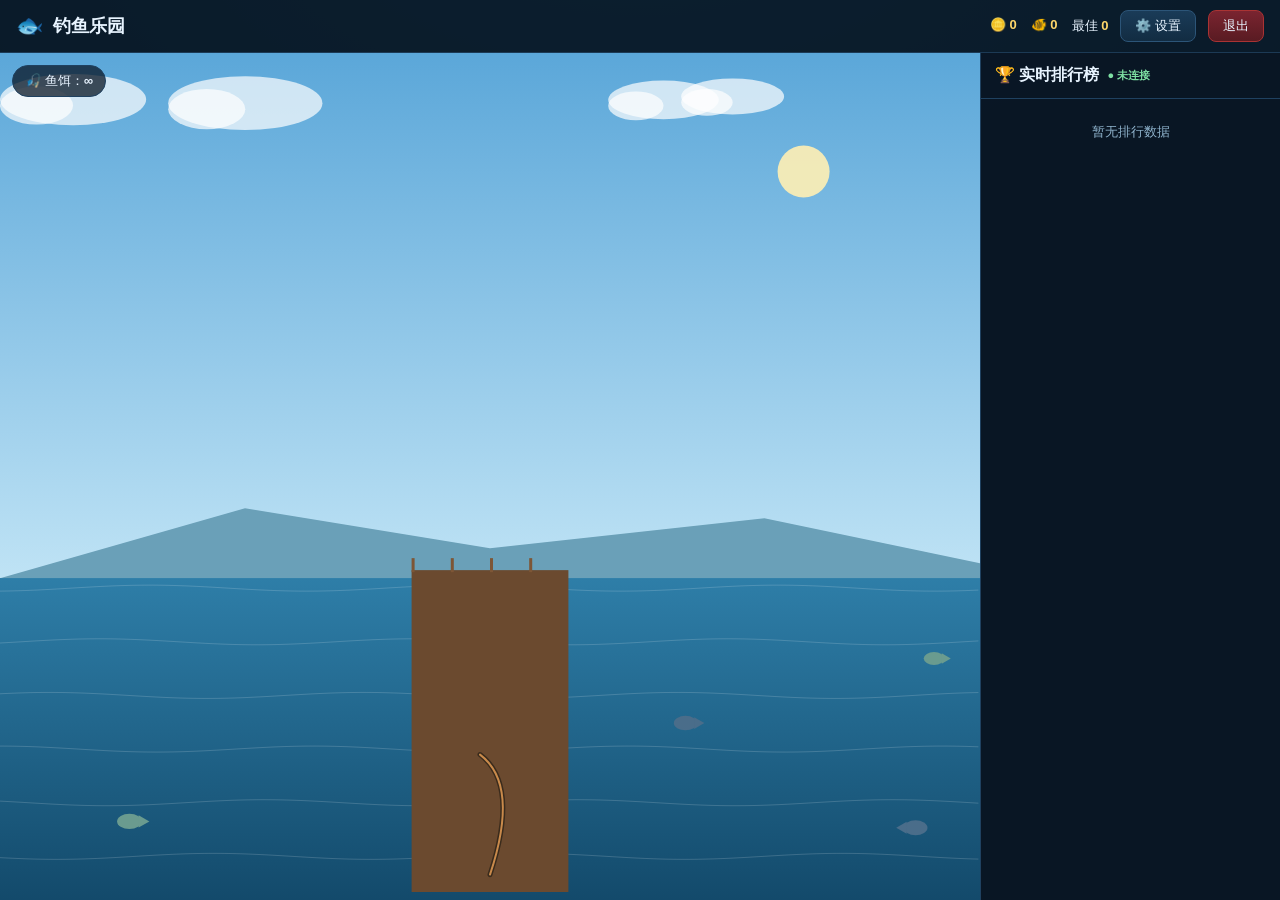
==== game1/index.html @ 93ff217f "删除旧 Game1（肉鸽幸存者），新增钓鱼乐园为新 Game1" ====
<!DOCTYPE html>
<html lang="zh-CN">
<head>
<meta charset="UTF-8">
<meta name="viewport" content="width=device-width, initial-scale=1.0, user-scalable=no">
<title>钓鱼乐园 Fishing Paradise</title>
<style>
  :root{
    --bg:#0b1b2b; --panel:#11283d; --panel2:#0d2032; --line:#7fd1ff;
    --gold:#ffd76a; --txt:#e8f4ff; --muted:#8fb3cc; --danger:#ff6b6b;
    --ok:#7ee0a3;
  }
  *{box-sizing:border-box; margin:0; padding:0;}
  html,body{height:100%;}
  body{
    background:radial-gradient(1200px 600px at 50% -10%, #163a57, #0b1b2b 70%);
    color:var(--txt);
    font-family:-apple-system,"Segoe UI","PingFang SC","Microsoft YaHei",sans-serif;
    overflow:hidden;
  }
  #app{display:flex; flex-direction:column; height:100%;}
  header{
    display:flex; align-items:center; gap:12px;
    padding:10px 16px; background:rgba(10,26,40,.85); border-bottom:1px solid #1c3a55;
  }
  .logo{display:flex; align-items:center; gap:10px; font-weight:800; font-size:18px;}
  .logo .fish{font-size:22px;}
  .grow{flex:1;}
  .hud{display:flex; gap:14px; font-size:13px;}
  .hud b{color:var(--gold);}
  .btn{
    border:1px solid #2c5578; background:linear-gradient(#1a3b58,#122c42);
    color:var(--txt); padding:6px 14px; border-radius:8px; cursor:pointer;
    font-size:13px; transition:.15s;
  }
  .btn:hover{background:#1d4362; border-color:#3a6b96;}
  .btn.primary{background:linear-gradient(#0f7a54,#0a5c3f); border-color:#1aa06c;}
  .btn.danger{background:linear-gradient(#7a2430,#591b22); border-color:#a33;}
  .btn.ghost{background:transparent; border-color:#24425f;}
  .iconbtn{
    width:36px; height:36px; border-radius:8px; border:1px solid #2c5578;
    background:#122c42; color:var(--txt); font-size:18px; cursor:pointer; line-height:1;
  }
  #wrap{flex:1; display:flex; position:relative; min-height:0;}
  #stage{flex:1; position:relative; min-width:0;}
  canvas{display:block; width:100%; height:100%;}
  /* HUD overlays on stage */
  .pill{
    position:absolute; top:12px; padding:6px 12px; border-radius:20px;
    background:rgba(8,22,36,.75); border:1px solid #1f4160; font-size:13px;
  }
  #baitPill{left:12px;}
  #bestPill{right:12px;}
  #leaderboard{
    width:300px; background:rgba(9,22,36,.94); border-left:1px solid #1f4160;
    display:flex; flex-direction:column; overflow:hidden;
  }
  #lbHead{padding:12px 14px; font-weight:800; border-bottom:1px solid #1f4160; display:flex; align-items:center; gap:8px;}
  #lbHead .live{color:var(--ok); font-size:11px; font-weight:600;}
  #lbList{flex:1; overflow-y:auto; padding:8px;}
  .lbRow{display:flex; align-items:center; gap:10px; padding:8px 10px; border-radius:8px; margin-bottom:4px;}
  .lbRow.me{background:#1a3f2c; border:1px solid #2e7d54;}
  .lbRow:not(.me){background:#0d2032; border:1px solid #17324b;}
  .lbRank{width:24px; text-align:center; font-weight:800; color:var(--gold);}
  .lbRank.g1{color:#ffd700}.lbRank.g2{color:#c0c0c0}.lbRank.g3{color:#cd7f32}
  .lbName{flex:1; font-weight:600; overflow:hidden; text-overflow:ellipsis; white-space:nowrap;}
  .lbScore{font-weight:800; color:var(--gold);}
  .lbStat{font-size:11px; color:var(--muted); margin-left:6px;}
  #lbEmpty{color:var(--muted); font-size:13px; padding:16px; text-align:center;}
  /* modal */
  .overlay{
    position:fixed; inset:0; background:rgba(3,10,18,.72); backdrop-filter:blur(3px);
    display:none; align-items:center; justify-content:center; z-index:50; padding:16px;
  }
  .overlay.open{display:flex;}
  .modal{
    width:min(460px,100%); background:var(--panel); border:1px solid #2a4c6d; border-radius:14px;
    padding:20px; box-shadow:0 20px 60px rgba(0,0,0,.5);
  }
  .modal h3{font-size:17px; margin-bottom:16px; display:flex; align-items:center; gap:8px;}
  .field{margin-bottom:14px;}
  .field label{display:block; font-size:12px; color:var(--muted); margin-bottom:6px;}
  .field input{
    width:100%; padding:9px 12px; border-radius:8px; border:1px solid #2c5578;
    background:#0a1a2a; color:var(--txt); font-size:14px;
  }
  .field input:focus{outline:none; border-color:var(--line);}
  .field .hint{font-size:11px; color:var(--muted); margin-top:5px; line-height:1.5;}
  .row{display:flex; gap:10px; margin-top:6px;}
  .row .btn{flex:1;}
  .note{font-size:11px; color:var(--muted); margin-top:12px; line-height:1.6;}
  /* bite prompt */
  #prompt{
    position:absolute; left:50%; top:40%; transform:translate(-50%,-50%);
    display:none; font-size:20px; font-weight:900; color:#fff; text-shadow:0 0 12px #ff9; z-index:20;
  }
  #prompt .go{color:#ffd76a;}
  #prompt.show{display:block; animation:pulse .5s infinite alternate;}
  @keyframes pulse{from{transform:translate(-50%,-50%) scale(1)}to{transform:translate(-50%,-50%) scale(1.08)}}
  #toast{
    position:fixed; left:50%; bottom:24px; transform:translateX(-50%); z-index:80;
    background:rgba(8,22,36,.95); border:1px solid #2a5578; padding:10px 18px; border-radius:20px;
    font-size:13px; opacity:0; transition:opacity .3s; pointer-events:none; max-width:90vw; text-align:center;
  }
  #toast.show{opacity:1;}
  @media(max-width:760px){ #leaderboard{width:100%; position:absolute; right:0; top:0; bottom:0; z-index:30; transform:translateX(100%); transition:.25s;} #leaderboard.open{transform:none;} #lbToggle{display:block!important;} }
  #lbToggle{display:none;}
</style>
</head>
<body>
<div id="app">
  <header>
    <div class="logo"><span class="fish">🐟</span><span>钓鱼乐园</span></div>
    <div class="grow"></div>
    <div class="hud">
      <span>🪙 <b id="hCoins">0</b></span>
      <span>🐠 <b id="hScore">0</b></span>
      <span>最佳 <b id="hBest">0</b></span>
    </div>
    <button class="btn ghost" id="lbToggle" onclick="toggleLB()">🏆 排行</button>
    <button class="btn" onclick="openSettings()">⚙️ 设置</button>
    <button class="btn danger" onclick="handleExit()">退出</button>
  </header>

  <div id="wrap">
    <div id="stage">
      <canvas id="cvs"></canvas>
      <div class="pill" id="baitPill">🎣 鱼饵：<b id="baitNum">∞</b></div>
      <div class="pill" id="bestPill" style="display:none">🏆 最高分 <b id="bestNum">0</b></div>
      <div id="prompt"><span class="go">咬钩了！</span><br>快收杆！</div>
    </div>

    <aside id="leaderboard">
      <div id="lbHead">🏆 实时排行榜 <span class="live" id="lbLive">● 连接中</span></div>
      <div id="lbList"><div id="lbEmpty">配置 GitHub Token 后即可查看/更新排行榜</div></div>
    </aside>
  </div>
</div>

<div class="overlay" id="settingsOverlay">
  <div class="modal">
    <h3>⚙️ 设置</h3>
    <div class="field">
      <label>玩家名（用于存档到 Game5Saves/{玩家名}/save.json）</label>
      <input id="inpUser" placeholder="输入一个玩家名，如 lh3778">
    </div>
    <div class="field">
      <label>GitHub Token（用于自动存档到本仓库）</label>
      <input id="inpToken" type="password" placeholder="ghp_… 或 github_pat_…" autocomplete="off">
      <div class="hint">Token 只存在你的浏览器 localStorage，用于把存档/排行榜写进 YunYu-ca.github.io 仓库（需对仓库有 Contents 读写权限）。<b>请勿在公共设备上使用。</b></div>
    </div>
    <div class="row">
      <button class="btn primary" onclick="saveConfig()">保存配置</button>
      <button class="btn" onclick="pushSave()">立即保存存档</button>
      <button class="btn" onclick="pullSave()">从云端恢复</button>
    </div>
    <div class="row">
      <button class="btn" onclick="refreshLB()">刷新排行榜</button>
      <button class="btn" onclick="closeSettings()">关闭</button>
    </div>
    <div class="note" id="setNote">当前状态：未配置 Token / 未登录</div>
  </div>
</div>

<div id="toast"></div>

<script>
"use strict";
/* ================= 常量 ================= */
const REPO_OWNER = "YunYu-ca", REPO_NAME = "YunYu-ca.github.io";
const REPO = REPO_OWNER + "/" + REPO_NAME;
const ARCADE = "https://" + REPO_OWNER + ".github.io/Game.html";
const LS_USER = "game1_user", LS_TOKEN = "game1_token";
const LB_PATH = "Game1Data/leaderboard.json";       // 排行榜文件
const savePath = u => "Game5Saves/" + encodeURIComponent(u) + "/save.json"; // 存档文件（与 Game5 同文件夹）

/* ================= 玩家状态 ================= */
const player = {
  username: "", best: 0, score: 0, coins: 0, catches: 0, rare: 0, updatedAt: null
};
let dirty = false;          // 是否有未保存的进度

/* ================= GitHub API（Token 直连） ================= */
function getToken(){ return localStorage.getItem(LS_TOKEN) || ""; }
function getUser(){ return localStorage.getItem(LS_USER) || ""; }
function hasAuth(){ return !!getToken() && !!getUser(); }
function b64(s){ return btoa(unescape(encodeURIComponent(s))); }
async function gh(method, path, body){
  const token = getToken();
  if(!token) throw new Error("未配置 Token");
  const res = await fetch("https://api.github.com/repos/" + REPO + "/contents/" + path, {
    method,
    headers: {
      "Authorization": "Bearer " + token,
      "Accept": "application/vnd.github+json",
      "Content-Type": "application/json",
      "X-GitHub-Api-Version": "2022-11-28"
    },
    body: body ? JSON.stringify(body) : undefined
  });
  return res;
}
async function readGH(path){
  const res = await gh("GET", path);
  if(res.status === 404) return null;
  if(!res.ok){ const e = await res.json().catch(()=>({})); throw new Error("读取失败: " + (e.message || res.status)); }
  const j = await res.json();
  return { content: decodeURIComponent(escape(atob(j.content.replace(/\n/g,"")))), sha: j.sha };
}
async function writeGH(path, content){
  let sha;
  const ex = await gh("GET", path);
  if(ex.status === 200){ sha = (await ex.json()).sha; }
  else if(ex.status !== 404){ const e = await ex.json().catch(()=>({})); throw new Error("写入失败: " + (e.message || ex.status)); }
  const res = await gh("PUT", path, { message: "Game1 save " + path, content: b64(content), ...(sha ? { sha } : {}) });
  if(!res.ok){ const e = await res.json().catch(()=>({})); throw new Error("写入失败: " + (e.message || res.status)); }
  return res;
}

/* ================= 存档 ================= */
function playerSnapshot(){
  return {
    username: player.username, savedAt: new Date().toISOString(),
    bestScore: player.best, totalScore: player.score, coins: player.coins,
    totalCatches: player.catches, rareFish: player.rare
  };
}
async function pushSave(){  // 写 Game5Saves/{user}/save.json + 更新排行榜
  if(!hasAuth()){ toast("请先在设置里配置玩家名和 Token"); return false; }
  player.username = getUser(); player.updatedAt = new Date().toISOString();
  try{
    await writeGH(savePath(player.username), JSON.stringify(playerSnapshot(), null, 2));
    await pushLeaderboard();
    dirty = false;
    toast("✅ 存档已保存到 Game5Saves/" + player.username + "/save.json");
    return true;
  }catch(e){ toast("❌ 保存失败：" + e.message); return false; }
}
async function pullSave(){
  if(!hasAuth()){ toast("请先在设置里配置玩家名和 Token"); return; }
  player.username = getUser();
  try{
    const f = await readGH(savePath(player.username));
    if(!f){ toast("云端还没有这个玩家的存档"); return; }
    const d = JSON.parse(f.content);
    Object.assign(player, { best:d.bestScore||0, score:d.totalScore||0, coins:d.coins||0, catches:d.totalCatches||0, rare:d.rareFish||0 });
    refreshHUD();
    toast("✅ 已从云端恢复存档");
  }catch(e){ toast("❌ 恢复失败：" + e.message); }
}

/* ================= 排行榜 ================= */
let lbTimer = null;
async function readLeaderboard(){
  const f = await readGH(LB_PATH);
  if(!f) return [];
  const d = JSON.parse(f.content || "[]");
  return Array.isArray(d) ? d : (Array.isArray(d.entries) ? d.entries : []);
}
async function pushLeaderboard(){
  const token = getToken(); if(!token) return;
  let list;
  try{ list = await readLeaderboard(); }catch(e){ list = []; }
  const mine = {
    username: player.username, best: player.best, score: player.score,
    coins: player.coins, catches: player.catches, rare: player.rare, updatedAt: new Date().toISOString()
  };
  const i = list.findIndex(x => x.username === player.username);
  if(i >= 0) list[i] = mine; else list.push(mine);
  list.sort((a,b) => (b.best - a.best) || (b.score - a.score));
  await writeGH(LB_PATH, JSON.stringify(list.slice(0, 50)));
  renderLB(list);
  lbLive("● 在线");
}
async function refreshLB(){
  if(!getToken()){ renderLB([]); lbLive("● 未连接"); return; }
  try{
    const list = await readLeaderboard();
    renderLB(list); lbLive("● 在线");
  }catch(e){ toast("排行榜读取失败：" + e.message); lbLive("● 离线"); }
}
function renderLB(list){
  const el = document.getElementById("lbList");
  if(!list || !list.length){ el.innerHTML = '<div id="lbEmpty">暂无排行数据</div>'; return; }
  let html = "";
  list.slice(0,20).forEach((x,i)=>{
    const me = x.username === player.username ? " me" : "";
    const cls = "lbRank" + (i<3 ? " g"+(i+1) : "");
    html += '<div class="lbRow'+me+'"><span class="lbRank '+cls+'">'+(i+1)+'</span>' +
            '<span class="lbName">'+(x.username || "?")+'</span>' +
            '<span class="lbScore">'+fmt(x.best)+'</span>' +
            '<span class="lbStat">🐠'+fmt(x.score||0)+' · 🪙'+fmt(x.coins||0)+'</span></div>';
  });
  el.innerHTML = html;
}
function lbLive(t){ const s = document.getElementById("lbLive"); if(s) s.textContent = t; }
function fmt(n){ n = +n||0; return n.toLocaleString(); }

/* ================= 钓鱼玩法（Canvas） ================= */
const cvs = document.getElementById("cvs"), ctx = cvs.getContext("2d");
let W=0, H=0, waterY=0;
const fishTypes = [
  {name:"小鱼", val:10, w:0.5,  color:"#7fc4e8"},
  {name:"鲫鱼", val:20, w:0.3,  color:"#a9cfa0"},
  {name:"鲈鱼", val:40, w:0.12, color:"#8fa9c9"},
  {name:"鲤鱼", val:70, w:0.05, color:"#e8b96a"},
  {name:"金鱼", val:120,w:0.02, color:"#ffd76a", rare:true},
  {name:"金龙", val:300,w:0.008,color:"#ff9c3f", rare:true, legendary:true}
];
let phase = "idle";         // idle | cast | waiting | bite | reel
let rod = { x:0, y:0, angle:0 };
let bobber = { x:0, y:0, sx:0, sx2:0 };
let castT = 0, waitT = 0, biteT = 0, reelT = 0;
let bitePrompt = false, catchResult = null, animT = 0;
let clouds = [], fishS = []; // 水中游鱼装饰
const rng = (a,b)=>a+Math.random()*(b-a);
const clamp=(v,a,b)=>Math.max(a,Math.min(b,v));

function resize(){
  const r = cvs.parentElement.getBoundingClientRect();
  W = Math.max(300, r.width); H = Math.max(300, r.height);
  cvs.width = W; cvs.height = H;
  waterY = H*0.62;
  rod.x = W*0.5; rod.y = H*0.97;
  initScenery();
}
function initScenery(){
  clouds = Array.from({length:4},()=>({x:rng(0,W), y:rng(15,70), s:rng(40,80), v:rng(.1,.3)}));
  fishS = Array.from({length:6},()=>({x:rng(0,W), y:rng(waterY+30, H-20), d:rng(.2,.6), dir:Math.random()<.5?-1:1, r:rng(5,9), c:["#4a6d8a","#5b8aa0","#6a9b8f"][Math.floor(rng(0,3))]}));
}
function cast(){
  if(phase!=="idle") return;
  phase="cast"; castT=0; bobber.sx = W*(rng(.22,.78)); bobber.sx2=bobber.sx+rng(-40,40);
  bobber.x=W/2; bobber.y=H*0.4; bitePrompt=false; catchResult=null;
}
function bite(){
  phase="bite"; biteT=0; bitePrompt=true;
}
function reel(){
  if(phase!=="bite") return;
  phase="reel"; reelT=0; bitePrompt=false;
  const p = rollFish();
  catchResult = p;
}
function rollFish(){
  let r=Math.random(), acc=0;
  for(const f of fishTypes){ acc+=f.w; if(r<=acc) return f; }
  return fishTypes[0];
}

function update(dt){
  animT += dt;
  // 云
  for(const c of clouds){ c.x += c.v*dt; if(c.x-W>c.s) c.x=-c.s; }
  // 水下游鱼
  for(const f of fishS){ f.x += f.dir*f.d*dt; if(f.x<-20)f.x=W+20; if(f.x>W+20)f.x=-20; }
  if(phase==="cast"){
    castT += dt;
    const p = clamp(castT/0.9,0,1);
    bobber.x = bobber.sx + (bobber.sx2-bobber.sx)*p;
    bobber.y = H*0.4 + (waterY-20-H*0.4)*p;
    if(p>=1){ phase="waiting"; waitT = rng(1.6,4.2); }
  }else if(phase==="waiting"){
    waitT -= dt;
    if(waitT<=0) bite();
  }else if(phase==="bite"){
    biteT += dt;
    if(biteT>3.2){ phase="idle"; bitePrompt=false; }  // 没来得及收杆，鱼跑了
  }else if(phase==="reel"){
    reelT += dt;
    bobber.y -= dt*90;
    if(reelT>0.7){ applyCatch(); phase="idle"; }
  }
}
function applyCatch(){
  const f = catchResult; if(!f) return;
  player.score += f.val; player.coins += f.val; player.catches += 1;
  if(f.rare) player.rare += 1;
  if(player.score > player.best) player.best = player.score;
  dirty = true;
  refreshHUD();
  toast(f.legendary ? ("🔥 钓到传说金龙！+" + f.val) : ("🐟 钓到" + f.name + "！+" + f.val));
  // 实时排行榜：收杆后节流更新（让榜单尽量实时）
  updateLBThrottled();
}
let lbLastPush = 0;
function updateLBThrottled(){
  const now = Date.now();
  if(now - lbLastPush < 10000) return;   // 10 秒节流
  lbLastPush = now;
  if(hasAuth()) pushLeaderboard().catch(()=>{});
}

function draw(){
  // 天空
  const sky = ctx.createLinearGradient(0,0,0,waterY);
  sky.addColorStop(0,"#5ba7d9"); sky.addColorStop(1,"#bfe3f5");
  ctx.fillStyle=sky; ctx.fillRect(0,0,W,waterY);
  // 太阳
  ctx.fillStyle="rgba(255,240,180,.9)"; ctx.beginPath(); ctx.arc(W*0.82, H*0.14, 26, 0, 7); ctx.fill();
  // 远山
  ctx.fillStyle="#6aa0b8"; ctx.beginPath();
  ctx.moveTo(0,waterY); ctx.lineTo(W*0.25,waterY-70); ctx.lineTo(W*0.5,waterY-30); ctx.lineTo(W*0.78,waterY-60); ctx.lineTo(W,waterY-15); ctx.lineTo(W,waterY); ctx.closePath(); ctx.fill();
  // 云
  ctx.fillStyle="rgba(255,255,255,.7)";
  for(const c of clouds){ ctx.beginPath(); ctx.ellipse(c.x,c.y,c.s,c.s*0.35,0,0,7); ctx.fill(); ctx.beginPath(); ctx.ellipse(c.x-c.s*0.5,c.y+6,c.s*0.5,c.s*0.26,0,0,7); ctx.fill(); }
  // 水
  const wat = ctx.createLinearGradient(0,waterY,0,H);
  wat.addColorStop(0,"#2e7ea8"); wat.addColorStop(1,"#134a6b");
  ctx.fillStyle=wat; ctx.fillRect(0,waterY,W,H-waterY);
  // 水面波纹
  ctx.strokeStyle="rgba(255,255,255,.16)"; ctx.lineWidth=1;
  for(let i=0;i<6;i++){
    const y = waterY+10 + i*(H-waterY)/6;
    ctx.beginPath();
    for(let x=0;x<=W;x+=6){ const yy = y + Math.sin(x*0.02 + animT*1.2 + i)*3; x===0?ctx.moveTo(x,yy):ctx.lineTo(x,yy); }
    ctx.stroke();
  }
  // 水下游鱼
  for(const f of fishS){
    ctx.save(); ctx.translate(f.x,f.y); if(f.dir<0) ctx.scale(-1,1);
    ctx.fillStyle=f.c; ctx.beginPath(); ctx.ellipse(0,0,f.r*1.6,f.r,0,0,7); ctx.fill();
    ctx.beginPath(); ctx.moveTo(f.r*1.2,-f.r*0.8); ctx.lineTo(f.r*2.6,0); ctx.lineTo(f.r*1.2,f.r*0.8); ctx.closePath(); ctx.fill();
    ctx.restore();
  }
  // 码头
  ctx.fillStyle="#6b4a2f";
  ctx.fillRect(W*0.42, waterY-8, W*0.16, H-waterY);
  ctx.fillStyle="#7d5636";
  for(let i=0;i<4;i++) ctx.fillRect(W*0.42+i*(W*0.16/4), waterY-20, 3, 14);
  // 钓竿（从玩家到浮漂）
  if(phase!=="idle"){
    ctx.strokeStyle="#3a2b1c"; ctx.lineWidth=5; ctx.lineCap="round";
    ctx.beginPath(); ctx.moveTo(rod.x,rod.y); ctx.quadraticCurveTo((rod.x+bobber.x)/2, rod.y-140, bobber.x, bobber.y); ctx.stroke();
    ctx.strokeStyle="#c98a4b"; ctx.lineWidth=2;
    ctx.beginPath(); ctx.moveTo(rod.x,rod.y); ctx.quadraticCurveTo((rod.x+bobber.x)/2, rod.y-140, bobber.x, bobber.y); ctx.stroke();
    // 浮漂
    ctx.fillStyle = (phase==="bite") ? "#ff4d4d" : (phase==="reel" ? "#ffd76a" : "#ff6a3c");
    ctx.beginPath(); ctx.arc(bobber.x, bobber.y, phase==="bite" ? 7+Math.sin(animT*20)*2 : 5, 0, 7); ctx.fill();
    ctx.fillStyle="#eee"; ctx.beginPath(); ctx.arc(bobber.x, bobber.y-3, 2.5, 0, 7); ctx.fill();
    // 咬钩波纹
    if(phase==="bite"){
      ctx.strokeStyle="rgba(255,255,255,.5)"; ctx.lineWidth=2;
      for(let i=0;i<2;i++){ const rr=10+i*8+((animT*30+i*20)%16); ctx.beginPath(); ctx.arc(bobber.x,bobber.y,rr,0,7); ctx.stroke(); }
    }
  } else {
    // idle：竿静立
    ctx.strokeStyle="#3a2b1c"; ctx.lineWidth=5; ctx.lineCap="round";
    ctx.beginPath(); ctx.moveTo(rod.x,rod.y); ctx.quadraticCurveTo(rod.x+30, rod.y-90, rod.x-10, rod.y-120); ctx.stroke();
    ctx.strokeStyle="#c98a4b"; ctx.lineWidth=2;
    ctx.beginPath(); ctx.moveTo(rod.x,rod.y); ctx.quadraticCurveTo(rod.x+30, rod.y-90, rod.x-10, rod.y-120); ctx.stroke();
  }
  // 收杆成功提示
  if(phase==="reel" && catchResult){
    ctx.fillStyle="rgba(255,255,255,.9)"; ctx.font="bold 16px sans-serif"; ctx.textAlign="center";
    ctx.fillText("+"+catchResult.val, bobber.x, Math.max(30,bobber.y-16));
  }
}

function frame(t){
  const dt = Math.min(0.05, (t - (frame._t||t))/1000 || 0.016);
  frame._t = t;
  update(dt);
  draw();
  requestAnimationFrame(frame);
}

function refreshHUD(){
  document.getElementById("hCoins").textContent = fmt(player.coins);
  document.getElementById("hScore").textContent = fmt(player.score);
  document.getElementById("hBest").textContent = fmt(player.best);
  document.getElementById("bestNum").textContent = fmt(player.best);
}
function promptBite(){
  const p = document.getElementById("prompt");
  p.classList.toggle("show", bitePrompt && phase==="bite");
}

/* ================= 输入 ================= */
let casting=false;
cvs.addEventListener("pointerdown", e=>{
  const x = e.offsetX, y = e.offsetY;
  // 点击浮漂附近 = 收杆
  if(phase==="bite" && Math.hypot(x-bobber.x, y-bobber.y) < 80){ reel(); return; }
  if(phase==="bite"){ reel(); return; }
  if(phase==="idle"){ cast(); return; }
});
window.addEventListener("keydown", e=>{
  if(e.key===" " || e.key==="Enter"){
    if(phase==="bite") reel(); else if(phase==="idle") cast();
  }
});
// 收杆按钮逻辑：任何时候点击水面/浮漂都尝试收杆
function tryReel(){ if(phase==="bite") reel(); }

/* ================= 设置 / 配置 ================= */
function openSettings(){
  document.getElementById("inpUser").value = getUser();
  document.getElementById("inpToken").value = getToken();
  document.getElementById("settingsOverlay").classList.add("open");
  updateSetNote();
}
function closeSettings(){ document.getElementById("settingsOverlay").classList.remove("open"); }
function saveConfig(){
  const u = document.getElementById("inpUser").value.trim();
  const t = document.getElementById("inpToken").value.trim();
  if(!u){ toast("请输入玩家名"); return; }
  if(!t){ toast("请输入 GitHub Token"); return; }
  localStorage.setItem(LS_USER, u);
  localStorage.setItem(LS_TOKEN, t);
  player.username = u;
  updateSetNote();
  toast("✅ 配置已保存，可立即保存存档");
}
function updateSetNote(){
  const el = document.getElementById("setNote");
  if(hasAuth()) el.innerHTML = "当前玩家：<b>" + getUser() + "</b> ｜ Token 已配置 ✓ ｜ 可自动存档";
  else el.innerHTML = "未配置 Token / 未登录";
}

/* ================= 退出确认流程 ================= */
function handleExit(){
  try{
    if(confirm("是否确定保存存档？")){
      pushSave().then(ok=>{ if(ok) doExit(); });   // 保存成功才退出；失败留在游戏可重试
    }else if(confirm("是否确定不保存？未保存的进度将丢失")){
      alert("当前存档记录将不会被保存");
      doExit();
    }
    // 二次取消：留在游戏
  }catch(e){ doExit(); }
}
function doExit(){
  // 返回游戏大厅
  window.location.href = ARCADE;
}
window.addEventListener("beforeunload", e=>{
  if(dirty && hasAuth()){
    // 浏览器可能拦截 confirm，尽力而为：有未保存进度时尝试静默补存一次
    try{
      const ok = confirm("是否确定保存存档？");
      if(ok){ e.preventDefault(); e.returnValue=""; pushSave(); }
    }catch(_){}
  }
});
window.addEventListener("pagehide", ()=>{});

/* ================= 排行榜展示切换（移动端） ================= */
function toggleLB(){ document.getElementById("leaderboard").classList.toggle("open"); }

/* ================= Toast ================= */
let toastTimer=null;
function toast(msg){
  const t = document.getElementById("toast");
  t.textContent = msg; t.classList.add("show");
  clearTimeout(toastTimer); toastTimer = setTimeout(()=>t.classList.remove("show"), 2600);
}

/* ================= 启动 ================= */
async function boot(){
  // 恢复本地配置
  player.username = getUser();
  resize(); window.addEventListener("resize", resize);
  refreshHUD();
  // 从云端恢复该玩家存档（若有）
  if(hasAuth()){
    try{
      const f = await readGH(savePath(player.username));
      if(f){
        const d = JSON.parse(f.content);
        Object.assign(player, { best:d.bestScore||0, score:d.totalScore||0, coins:d.coins||0, catches:d.totalCatches||0, rare:d.rareFish||0 });
        refreshHUD();
      }
    }catch(e){}
  }
  // 加载排行榜
  refreshLB();
  // 每 20 秒轮询排行榜 = 实时
  setInterval(refreshLB, 20000);
  requestAnimationFrame(frame);
  // 每帧更新咬钩提示
  setInterval(promptBite, 80);
  updateSetNote();
}
boot();
</script>
</body>
</html>
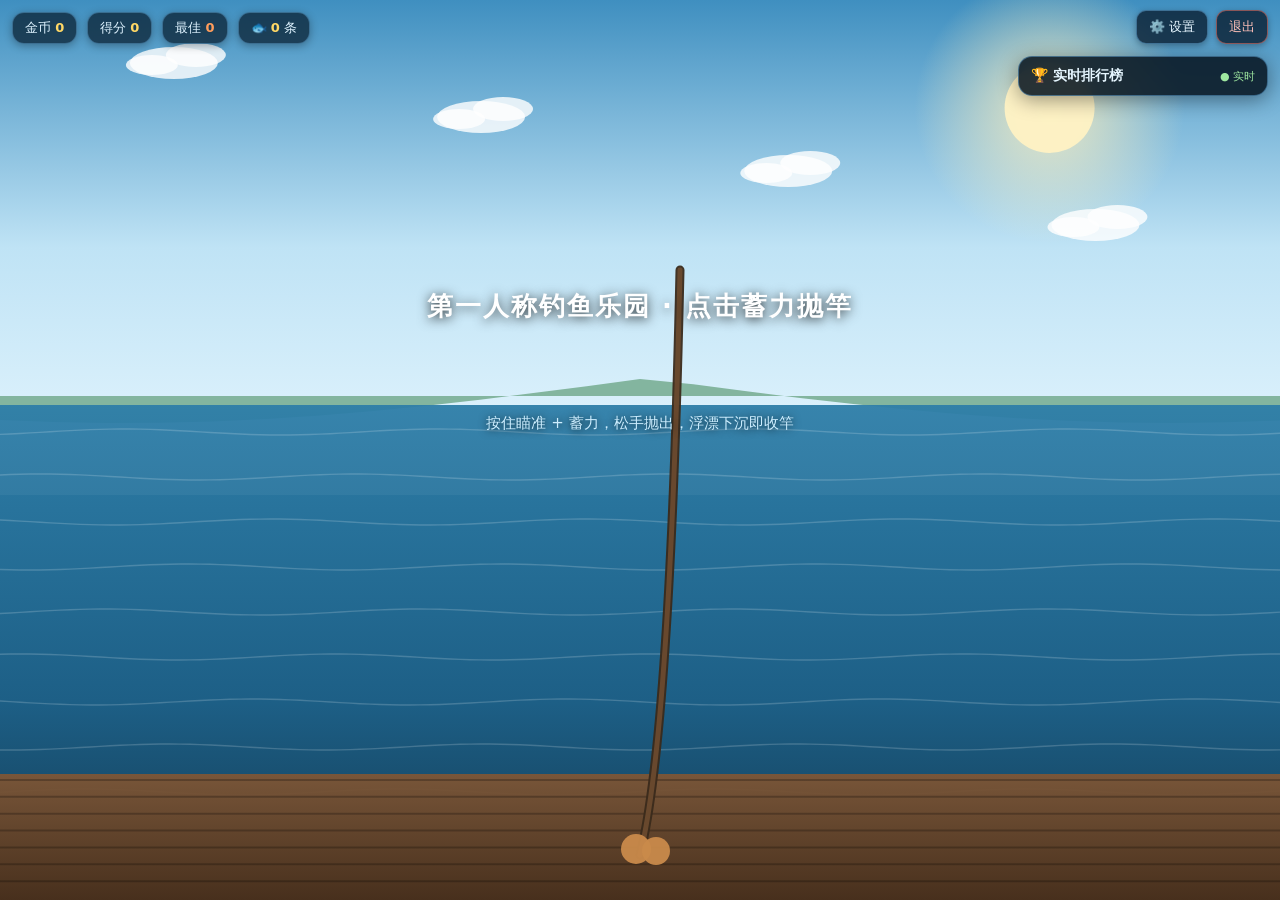
==== commit f654f61d: "钓鱼乐园升级为第一人称版" ====
--- a/game1/index.html
+++ b/game1/index.html
@@ -2,587 +2,635 @@
 <html lang="zh-CN">
 <head>
 <meta charset="UTF-8">
-<meta name="viewport" content="width=device-width, initial-scale=1.0, user-scalable=no">
-<title>钓鱼乐园 Fishing Paradise</title>
+<meta name="viewport" content="width=device-width, initial-scale=1.0, maximum-scale=1.0, user-scalable=no">
+<title>钓鱼乐园 · 第一人称 | FISHING PARADISE</title>
 <style>
-  :root{
-    --bg:#0b1b2b; --panel:#11283d; --panel2:#0d2032; --line:#7fd1ff;
-    --gold:#ffd76a; --txt:#e8f4ff; --muted:#8fb3cc; --danger:#ff6b6b;
-    --ok:#7ee0a3;
-  }
-  *{box-sizing:border-box; margin:0; padding:0;}
-  html,body{height:100%;}
-  body{
-    background:radial-gradient(1200px 600px at 50% -10%, #163a57, #0b1b2b 70%);
-    color:var(--txt);
-    font-family:-apple-system,"Segoe UI","PingFang SC","Microsoft YaHei",sans-serif;
-    overflow:hidden;
-  }
-  #app{display:flex; flex-direction:column; height:100%;}
-  header{
-    display:flex; align-items:center; gap:12px;
-    padding:10px 16px; background:rgba(10,26,40,.85); border-bottom:1px solid #1c3a55;
-  }
-  .logo{display:flex; align-items:center; gap:10px; font-weight:800; font-size:18px;}
-  .logo .fish{font-size:22px;}
-  .grow{flex:1;}
-  .hud{display:flex; gap:14px; font-size:13px;}
-  .hud b{color:var(--gold);}
-  .btn{
-    border:1px solid #2c5578; background:linear-gradient(#1a3b58,#122c42);
-    color:var(--txt); padding:6px 14px; border-radius:8px; cursor:pointer;
-    font-size:13px; transition:.15s;
-  }
-  .btn:hover{background:#1d4362; border-color:#3a6b96;}
-  .btn.primary{background:linear-gradient(#0f7a54,#0a5c3f); border-color:#1aa06c;}
-  .btn.danger{background:linear-gradient(#7a2430,#591b22); border-color:#a33;}
-  .btn.ghost{background:transparent; border-color:#24425f;}
-  .iconbtn{
-    width:36px; height:36px; border-radius:8px; border:1px solid #2c5578;
-    background:#122c42; color:var(--txt); font-size:18px; cursor:pointer; line-height:1;
-  }
-  #wrap{flex:1; display:flex; position:relative; min-height:0;}
-  #stage{flex:1; position:relative; min-width:0;}
-  canvas{display:block; width:100%; height:100%;}
-  /* HUD overlays on stage */
-  .pill{
-    position:absolute; top:12px; padding:6px 12px; border-radius:20px;
-    background:rgba(8,22,36,.75); border:1px solid #1f4160; font-size:13px;
-  }
-  #baitPill{left:12px;}
-  #bestPill{right:12px;}
-  #leaderboard{
-    width:300px; background:rgba(9,22,36,.94); border-left:1px solid #1f4160;
-    display:flex; flex-direction:column; overflow:hidden;
-  }
-  #lbHead{padding:12px 14px; font-weight:800; border-bottom:1px solid #1f4160; display:flex; align-items:center; gap:8px;}
-  #lbHead .live{color:var(--ok); font-size:11px; font-weight:600;}
-  #lbList{flex:1; overflow-y:auto; padding:8px;}
-  .lbRow{display:flex; align-items:center; gap:10px; padding:8px 10px; border-radius:8px; margin-bottom:4px;}
-  .lbRow.me{background:#1a3f2c; border:1px solid #2e7d54;}
-  .lbRow:not(.me){background:#0d2032; border:1px solid #17324b;}
-  .lbRank{width:24px; text-align:center; font-weight:800; color:var(--gold);}
-  .lbRank.g1{color:#ffd700}.lbRank.g2{color:#c0c0c0}.lbRank.g3{color:#cd7f32}
-  .lbName{flex:1; font-weight:600; overflow:hidden; text-overflow:ellipsis; white-space:nowrap;}
-  .lbScore{font-weight:800; color:var(--gold);}
-  .lbStat{font-size:11px; color:var(--muted); margin-left:6px;}
-  #lbEmpty{color:var(--muted); font-size:13px; padding:16px; text-align:center;}
-  /* modal */
-  .overlay{
-    position:fixed; inset:0; background:rgba(3,10,18,.72); backdrop-filter:blur(3px);
-    display:none; align-items:center; justify-content:center; z-index:50; padding:16px;
-  }
-  .overlay.open{display:flex;}
-  .modal{
-    width:min(460px,100%); background:var(--panel); border:1px solid #2a4c6d; border-radius:14px;
-    padding:20px; box-shadow:0 20px 60px rgba(0,0,0,.5);
-  }
-  .modal h3{font-size:17px; margin-bottom:16px; display:flex; align-items:center; gap:8px;}
-  .field{margin-bottom:14px;}
-  .field label{display:block; font-size:12px; color:var(--muted); margin-bottom:6px;}
-  .field input{
-    width:100%; padding:9px 12px; border-radius:8px; border:1px solid #2c5578;
-    background:#0a1a2a; color:var(--txt); font-size:14px;
-  }
-  .field input:focus{outline:none; border-color:var(--line);}
-  .field .hint{font-size:11px; color:var(--muted); margin-top:5px; line-height:1.5;}
-  .row{display:flex; gap:10px; margin-top:6px;}
-  .row .btn{flex:1;}
-  .note{font-size:11px; color:var(--muted); margin-top:12px; line-height:1.6;}
-  /* bite prompt */
-  #prompt{
-    position:absolute; left:50%; top:40%; transform:translate(-50%,-50%);
-    display:none; font-size:20px; font-weight:900; color:#fff; text-shadow:0 0 12px #ff9; z-index:20;
-  }
-  #prompt .go{color:#ffd76a;}
-  #prompt.show{display:block; animation:pulse .5s infinite alternate;}
-  @keyframes pulse{from{transform:translate(-50%,-50%) scale(1)}to{transform:translate(-50%,-50%) scale(1.08)}}
-  #toast{
-    position:fixed; left:50%; bottom:24px; transform:translateX(-50%); z-index:80;
-    background:rgba(8,22,36,.95); border:1px solid #2a5578; padding:10px 18px; border-radius:20px;
-    font-size:13px; opacity:0; transition:opacity .3s; pointer-events:none; max-width:90vw; text-align:center;
-  }
-  #toast.show{opacity:1;}
-  @media(max-width:760px){ #leaderboard{width:100%; position:absolute; right:0; top:0; bottom:0; z-index:30; transform:translateX(100%); transition:.25s;} #leaderboard.open{transform:none;} #lbToggle{display:block!important;} }
-  #lbToggle{display:none;}
+  * { margin:0; padding:0; box-sizing:border-box; -webkit-tap-highlight-color:transparent; }
+  html,body { width:100%; height:100%; overflow:hidden; background:#0b2a3d; font-family:"PingFang SC","Microsoft YaHei",system-ui,sans-serif; }
+  #wrap { position:fixed; inset:0; }
+  #cvs { display:block; width:100%; height:100%; touch-action:none; cursor:crosshair; }
+
+  /* ===== HUD ===== */
+  #hud { position:absolute; top:12px; left:12px; display:flex; gap:10px; flex-wrap:wrap; z-index:10; pointer-events:none; }
+  .chip { background:rgba(8,28,45,.72); color:#dff3ff; border:1px solid rgba(120,200,255,.35); border-radius:12px; padding:6px 12px; font-size:13px; backdrop-filter:blur(4px); box-shadow:0 2px 8px rgba(0,0,0,.3); }
+  .chip b { color:#ffd866; font-weight:700; }
+  .chip .lb { color:#ff9d5c; font-weight:700; }
+
+  #topBar { position:absolute; top:10px; right:12px; display:flex; gap:8px; z-index:12; }
+  .btn { pointer-events:auto; background:rgba(8,28,45,.78); color:#e6f6ff; border:1px solid rgba(120,200,255,.4); border-radius:10px; padding:7px 12px; font-size:13px; cursor:pointer; backdrop-filter:blur(4px); box-shadow:0 2px 6px rgba(0,0,0,.3); }
+  .btn:hover { background:rgba(20,50,75,.9); }
+  .btn.primary { background:#2f7ea8; border-color:#5fb6e0; }
+  .btn.danger { color:#ffc0b8; border-color:rgba(255,120,100,.5); }
+
+  /* ===== 提示 ===== */
+  #prompt { position:absolute; top:34%; left:50%; transform:translate(-50%,-50%); z-index:11; color:#fff; font-size:26px; font-weight:800; text-align:center; text-shadow:0 2px 12px rgba(0,0,0,.8); pointer-events:none; opacity:0; transition:opacity .25s; letter-spacing:2px; }
+  #prompt.show { opacity:1; }
+  #subPrompt { position:absolute; top:46%; left:50%; transform:translate(-50%,0); z-index:11; color:#cdeeff; font-size:15px; text-align:center; text-shadow:0 1px 8px rgba(0,0,0,.8); pointer-events:none; opacity:0; transition:opacity .25s; }
+  #subPrompt.show { opacity:1; }
+
+  /* ===== 收线对抗条 ===== */
+  #fight { position:absolute; left:50%; bottom:130px; transform:translateX(-50%); width:min(340px,80%); z-index:11; display:none; }
+  #fight.show { display:block; }
+  #fightLabel { color:#fff; font-size:13px; margin-bottom:5px; text-align:center; text-shadow:0 1px 6px rgba(0,0,0,.8); }
+  #fightTrack { height:16px; border-radius:9px; background:rgba(0,0,0,.45); border:1px solid rgba(255,255,255,.35); overflow:hidden; position:relative; }
+  #fightFill { height:100%; width:0%; background:linear-gradient(90deg,#ff5a3c,#ffd866 50%,#4cd97b); border-radius:8px; transition:width .08s linear; }
+  #fightMark { position:absolute; top:-3px; bottom:-3px; width:3px; background:#fff; box-shadow:0 0 6px #fff; left:50%; }
+
+  /* ===== 排行榜 ===== */
+  #leaderboard { position:absolute; top:56px; right:12px; width:250px; background:rgba(8,28,45,.82); border:1px solid rgba(120,200,255,.35); border-radius:14px; color:#e6f6ff; z-index:11; backdrop-filter:blur(6px); box-shadow:0 4px 20px rgba(0,0,0,.4); overflow:hidden; }
+  #lbHead { display:flex; justify-content:space-between; align-items:center; padding:10px 12px; background:rgba(0,0,0,.25); }
+  #lbHead .t { font-weight:800; font-size:14px; }
+  #lbLive { font-size:11px; color:#9fe8a0; }
+  #lbLive.off { color:#ff9d9d; }
+  #lbList { max-height:340px; overflow-y:auto; }
+  .lb-row { display:flex; align-items:center; gap:8px; padding:7px 12px; font-size:13px; border-top:1px solid rgba(255,255,255,.06); }
+  .lb-row .rk { width:22px; text-align:center; color:#9cc9e6; font-weight:700; }
+  .lb-row.top .rk { color:#ffd866; }
+  .lb-row .nm { flex:1; overflow:hidden; text-overflow:ellipsis; white-space:nowrap; }
+  .lb-row .sc { color:#ffd866; font-weight:700; }
+  .lb-row.me { background:rgba(47,126,168,.35); }
+  #lbEmpty { padding:16px; text-align:center; color:#9cc9e6; font-size:13px; }
+
+  /* ===== 设置 ===== */
+  #settingsOverlay { position:fixed; inset:0; background:rgba(4,16,26,.7); display:none; align-items:center; justify-content:center; z-index:50; }
+  #settingsOverlay.show { display:flex; }
+  #settingsBox { background:#0e3a52; color:#e6f6ff; border:1px solid rgba(120,200,255,.4); border-radius:16px; width:min(400px,90%); padding:20px; box-shadow:0 10px 40px rgba(0,0,0,.6); }
+  #settingsBox h2 { font-size:18px; margin-bottom:4px; }
+  #settingsBox .sub { font-size:12px; color:#9cc9e6; margin-bottom:14px; }
+  #settingsBox label { display:block; font-size:13px; margin:10px 0 4px; color:#cdeeff; }
+  #settingsBox input { width:100%; padding:9px 11px; border-radius:8px; border:1px solid rgba(120,200,255,.4); background:rgba(0,0,0,.3); color:#fff; font-size:14px; }
+  #settingsBox input:focus { outline:none; border-color:#5fb6e0; }
+  #settingsBox .row { display:flex; gap:8px; margin-top:14px; flex-wrap:wrap; }
+  #settingsBox .row .btn { flex:1; min-width:100px; text-align:center; }
+  #setNote { font-size:12px; color:#ffd866; margin-top:10px; min-height:16px; }
+  #settingsBox .tip { font-size:11px; color:#8fb8d0; margin-top:10px; line-height:1.5; }
+
+  #toast { position:absolute; left:50%; bottom:20px; transform:translateX(-50%); background:rgba(8,28,45,.9); color:#dff3ff; border:1px solid rgba(120,200,255,.4); border-radius:10px; padding:9px 16px; font-size:14px; z-index:60; opacity:0; transition:opacity .25s; pointer-events:none; }
+  #toast.show { opacity:1; }
+
+  /* ===== 移动端排行榜抽屉 ===== */
+  @media (max-width:760px) {
+    #leaderboard { top:auto; right:0; bottom:0; left:0; width:auto; border-radius:14px 14px 0 0; transform:translateY(calc(100% - 34px)); transition:transform .3s; }
+    #leaderboard.open { transform:translateY(0); }
+    #lbList { max-height:220px; }
+    #lbHandle { display:block; text-align:center; color:#9cc9e6; font-size:12px; padding:2px; cursor:pointer; }
+  }
+  #lbHandle { display:none; }
+  @media (min-width:761px) { #lbHandle { display:none; } }
 </style>
 </head>
 <body>
-<div id="app">
-  <header>
-    <div class="logo"><span class="fish">🐟</span><span>钓鱼乐园</span></div>
-    <div class="grow"></div>
-    <div class="hud">
-      <span>🪙 <b id="hCoins">0</b></span>
-      <span>🐠 <b id="hScore">0</b></span>
-      <span>最佳 <b id="hBest">0</b></span>
+<div id="wrap">
+  <canvas id="cvs"></canvas>
+
+  <div id="hud">
+    <div class="chip">金币 <b id="hCoins">0</b></div>
+    <div class="chip">得分 <b id="hScore">0</b></div>
+    <div class="chip">最佳 <span class="lb" id="hBest">0</span></div>
+    <div class="chip" id="hFishes">🐟 <b id="hCount">0</b> 条</div>
+  </div>
+
+  <div id="topBar">
+    <button class="btn" id="btnSettings">⚙️ 设置</button>
+    <button class="btn danger" id="btnExit">退出</button>
+  </div>
+
+  <div id="prompt"></div>
+  <div id="subPrompt"></div>
+
+  <div id="fight">
+    <div id="fightLabel">保持拉力，别让鱼挣脱！</div>
+    <div id="fightTrack"><div id="fightFill"></div><div id="fightMark"></div></div>
+  </div>
+
+  <div id="leaderboard">
+    <div id="lbHandle" onclick="toggleLB()">▲ 实时排行榜（点此展开/收起）</div>
+    <div id="lbHead">
+      <span class="t">🏆 实时排行榜</span>
+      <span id="lbLive">● 实时</span>
     </div>
-    <button class="btn ghost" id="lbToggle" onclick="toggleLB()">🏆 排行</button>
-    <button class="btn" onclick="openSettings()">⚙️ 设置</button>
-    <button class="btn danger" onclick="handleExit()">退出</button>
-  </header>
-
-  <div id="wrap">
-    <div id="stage">
-      <canvas id="cvs"></canvas>
-      <div class="pill" id="baitPill">🎣 鱼饵：<b id="baitNum">∞</b></div>
-      <div class="pill" id="bestPill" style="display:none">🏆 最高分 <b id="bestNum">0</b></div>
-      <div id="prompt"><span class="go">咬钩了！</span><br>快收杆！</div>
+    <div id="lbList"></div>
+    <div id="lbEmpty" style="display:none;">暂无数据，配置 Token 后自动刷新</div>
+  </div>
+
+  <div id="settingsOverlay">
+    <div id="settingsBox">
+      <h2>⚙️ 游戏设置</h2>
+      <div class="sub">配置玩家名与 GitHub Token，实现云端自动存档与排行榜</div>
+      <label>玩家名（用于存档文件夹 Game5Saves/&lt;玩家名&gt;）</label>
+      <input id="inpUser" type="text" placeholder="例如 lh3778" autocomplete="off">
+      <label>GitHub Token（需对该仓库有 Contents 读写权限）</label>
+      <input id="inpToken" type="password" placeholder="ghp_xxxxxxxx" autocomplete="off">
+      <div class="row">
+        <button class="btn primary" onclick="saveSettings()">保存配置</button>
+        <button class="btn" onclick="saveNow()">立即保存存档</button>
+      </div>
+      <div class="row">
+        <button class="btn" onclick="loadCloud()">从云端恢复</button>
+        <button class="btn" onclick="refreshLB()">刷新排行榜</button>
+      </div>
+      <div id="setNote"></div>
+      <div class="tip">Token 仅保存在你浏览器本地（localStorage）。存档写入仓库 Game5Saves/玩家名/save.json，排行榜写入 Game1Data/leaderboard.json。</div>
+      <div class="row"><button class="btn" onclick="closeSettings()">关闭</button></div>
     </div>
-
-    <aside id="leaderboard">
-      <div id="lbHead">🏆 实时排行榜 <span class="live" id="lbLive">● 连接中</span></div>
-      <div id="lbList"><div id="lbEmpty">配置 GitHub Token 后即可查看/更新排行榜</div></div>
-    </aside>
   </div>
+
+  <div id="toast"></div>
 </div>
 
-<div class="overlay" id="settingsOverlay">
-  <div class="modal">
-    <h3>⚙️ 设置</h3>
-    <div class="field">
-      <label>玩家名（用于存档到 Game5Saves/{玩家名}/save.json）</label>
-      <input id="inpUser" placeholder="输入一个玩家名，如 lh3778">
-    </div>
-    <div class="field">
-      <label>GitHub Token（用于自动存档到本仓库）</label>
-      <input id="inpToken" type="password" placeholder="ghp_… 或 github_pat_…" autocomplete="off">
-      <div class="hint">Token 只存在你的浏览器 localStorage，用于把存档/排行榜写进 YunYu-ca.github.io 仓库（需对仓库有 Contents 读写权限）。<b>请勿在公共设备上使用。</b></div>
-    </div>
-    <div class="row">
-      <button class="btn primary" onclick="saveConfig()">保存配置</button>
-      <button class="btn" onclick="pushSave()">立即保存存档</button>
-      <button class="btn" onclick="pullSave()">从云端恢复</button>
-    </div>
-    <div class="row">
-      <button class="btn" onclick="refreshLB()">刷新排行榜</button>
-      <button class="btn" onclick="closeSettings()">关闭</button>
-    </div>
-    <div class="note" id="setNote">当前状态：未配置 Token / 未登录</div>
-  </div>
-</div>
-
-<div id="toast"></div>
-
 <script>
+(function(){
 "use strict";
-/* ================= 常量 ================= */
-const REPO_OWNER = "YunYu-ca", REPO_NAME = "YunYu-ca.github.io";
-const REPO = REPO_OWNER + "/" + REPO_NAME;
-const ARCADE = "https://" + REPO_OWNER + ".github.io/Game.html";
-const LS_USER = "game1_user", LS_TOKEN = "game1_token";
-const LB_PATH = "Game1Data/leaderboard.json";       // 排行榜文件
-const savePath = u => "Game5Saves/" + encodeURIComponent(u) + "/save.json"; // 存档文件（与 Game5 同文件夹）
-
-/* ================= 玩家状态 ================= */
-const player = {
-  username: "", best: 0, score: 0, coins: 0, catches: 0, rare: 0, updatedAt: null
-};
-let dirty = false;          // 是否有未保存的进度
-
-/* ================= GitHub API（Token 直连） ================= */
-function getToken(){ return localStorage.getItem(LS_TOKEN) || ""; }
-function getUser(){ return localStorage.getItem(LS_USER) || ""; }
-function hasAuth(){ return !!getToken() && !!getUser(); }
-function b64(s){ return btoa(unescape(encodeURIComponent(s))); }
-async function gh(method, path, body){
-  const token = getToken();
-  if(!token) throw new Error("未配置 Token");
-  const res = await fetch("https://api.github.com/repos/" + REPO + "/contents/" + path, {
-    method,
-    headers: {
-      "Authorization": "Bearer " + token,
-      "Accept": "application/vnd.github+json",
-      "Content-Type": "application/json",
-      "X-GitHub-Api-Version": "2022-11-28"
-    },
-    body: body ? JSON.stringify(body) : undefined
+/* ================= 元素 ================= */
+var $=function(id){return document.getElementById(id);};
+var cvs=$('cvs'), ctx=cvs.getContext('2d');
+var hCoins=$('hCoins'), hScore=$('hScore'), hBest=$('hBest'), hCount=$('hCount');
+var promptEl=$('prompt'), subEl=$('subPrompt'), fightEl=$('fight'), fightFill=$('fightFill');
+var lbList=$('lbList'), lbEmpty=$('lbEmpty'), lbLive=$('lbLive');
+var toastEl=$('toast');
+var W=0,H=0,DPR=1;
+
+/* ================= 配置与存档 ================= */
+var LS_USER='game1_user', LS_TOKEN='game1_token';
+var API_BASE='https://api.github.com/repos/YunYu-ca/YunYu-ca.github.io';
+var SAVE_PATH='Game5Saves';          // 与 Game5 共用存档文件夹
+var LB_PATH='Game1Data/leaderboard.json';
+
+var cfg={user:'',token:''};
+try{ cfg.user=localStorage.getItem(LS_USER)||''; cfg.token=localStorage.getItem(LS_TOKEN)||''; }catch(e){}
+
+/* 玩家数据 */
+var P={ coins:0, score:0, best:0, catches:0, rareFish:0 };
+var dirty=false;
+
+function saveSettings(){
+  var u=$('inpUser').value.trim(), t=$('inpToken').value.trim();
+  if(!u){ note('请填写玩家名'); return; }
+  cfg.user=u; cfg.token=t;
+  try{ if(t)localStorage.setItem(LS_TOKEN,t); localStorage.setItem(LS_USER,u); }catch(e){}
+  note(u+'：配置已保存'+(t?'，Token 已写入本地':'，但未填 Token'));
+  if(t) refreshLB();
+}
+function closeSettings(){ $('settingsOverlay').classList.remove('show'); }
+function note(msg){ $('setNote').textContent=msg; }
+function toast(msg){ toastEl.textContent=msg; toastEl.classList.add('show'); clearTimeout(toast._t); toast._t=setTimeout(function(){toastEl.classList.remove('show');},2400); }
+
+/* GitHub Contents API 读写 */
+function ghHeaders(extra){
+  var h={'Accept':'application/vnd.github+json','Content-Type':'application/json'};
+  if(cfg.token) h['Authorization']='Bearer '+cfg.token;
+  if(extra) for(var k in extra) h[k]=extra[k];
+  return h;
+}
+function ghGet(path){
+  return fetch(API_BASE+'/contents/'+path, {headers:ghHeaders()})
+    .then(function(r){ if(r.status===404) return null; if(!r.ok) throw new Error('GET '+r.status); return r.json(); });
+}
+function ghPut(path,content,sha){
+  var body={message:'[游戏自动存档] '+cfg.user+' '+new Date().toISOString(),content:content};
+  if(sha) body.sha=sha;
+  return fetch(API_BASE+'/contents/'+path,{method:'PUT',headers:ghHeaders(),body:JSON.stringify(body)})
+    .then(function(r){ if(!r.ok) throw new Error('PUT '+r.status); return r.json(); });
+}
+function b64(s){ try{ return btoa(unescape(encodeURIComponent(s))); }catch(e){ return btoa(s); } }
+function unb64(s){ try{ return decodeURIComponent(escape(atob(s))); }catch(e){ return atob(s); } }
+
+function packSave(){ return { username:cfg.user, savedAt:new Date().toISOString(), bestScore:P.best, totalScore:P.score, coins:P.coins, totalCatches:P.catches, rareFish:P.rareFish }; }
+
+/* 保存当前玩家存档到 Game5Saves/玩家名/save.json */
+function pushSave(){
+  if(!cfg.user||!cfg.token){ return Promise.reject(new Error('未配置玩家名或 Token')); }
+  var path=SAVE_PATH+'/'+encodeURIComponent(cfg.user)+'/save.json';
+  var data=packSave();
+  return ghGet(path).then(function(ex){
+    var sha = (ex && ex.sha) ? ex.sha : undefined;
+    return ghPut(path, b64(JSON.stringify(data,null,2)), sha);
+  }).then(function(){ dirty=false; return true; });
+}
+function saveNow(){
+  if(!cfg.user||!cfg.token){ note('请先配置玩家名与 Token'); return; }
+  note('正在保存…');
+  pushSave().then(function(){ note('✅ 已保存到 Game5Saves/'+cfg.user+'/save.json'); toast('存档已保存'); })
+    .catch(function(e){ note('保存失败：'+e.message); toast('保存失败：'+e.message); });
+}
+function loadCloud(){
+  if(!cfg.user||!cfg.token){ note('请先配置玩家名与 Token'); return; }
+  note('正在从云端恢复…');
+  ghGet(SAVE_PATH+'/'+encodeURIComponent(cfg.user)+'/save.json')
+    .then(function(ex){
+      if(!ex) throw new Error('云端没有该玩家存档');
+      var d=JSON.parse(unb64(ex.content));
+      P.coins=d.coins||0; P.score=d.totalScore||0; P.best=d.bestScore||0;
+      P.catches=d.totalCatches||0; P.rareFish=d.rareFish||0;
+      syncHUD(); dirty=false;
+      note('✅ 已恢复 '+cfg.user+' 的云端存档'); toast('云端存档已恢复');
+    }).catch(function(e){ note('恢复失败：'+e.message); toast('恢复失败：'+e.message); });
+}
+
+/* 排行榜：Game1Data/leaderboard.json（top50 by best） */
+function loadLB(){
+  return ghGet(LB_PATH).then(function(ex){
+    if(!ex) return [];
+    var arr=JSON.parse(unb64(ex.content));
+    return Array.isArray(arr)?arr:[];
   });
-  return res;
-}
-async function readGH(path){
-  const res = await gh("GET", path);
-  if(res.status === 404) return null;
-  if(!res.ok){ const e = await res.json().catch(()=>({})); throw new Error("读取失败: " + (e.message || res.status)); }
-  const j = await res.json();
-  return { content: decodeURIComponent(escape(atob(j.content.replace(/\n/g,"")))), sha: j.sha };
-}
-async function writeGH(path, content){
-  let sha;
-  const ex = await gh("GET", path);
-  if(ex.status === 200){ sha = (await ex.json()).sha; }
-  else if(ex.status !== 404){ const e = await ex.json().catch(()=>({})); throw new Error("写入失败: " + (e.message || ex.status)); }
-  const res = await gh("PUT", path, { message: "Game1 save " + path, content: b64(content), ...(sha ? { sha } : {}) });
-  if(!res.ok){ const e = await res.json().catch(()=>({})); throw new Error("写入失败: " + (e.message || res.status)); }
-  return res;
-}
-
-/* ================= 存档 ================= */
-function playerSnapshot(){
-  return {
-    username: player.username, savedAt: new Date().toISOString(),
-    bestScore: player.best, totalScore: player.score, coins: player.coins,
-    totalCatches: player.catches, rareFish: player.rare
-  };
-}
-async function pushSave(){  // 写 Game5Saves/{user}/save.json + 更新排行榜
-  if(!hasAuth()){ toast("请先在设置里配置玩家名和 Token"); return false; }
-  player.username = getUser(); player.updatedAt = new Date().toISOString();
-  try{
-    await writeGH(savePath(player.username), JSON.stringify(playerSnapshot(), null, 2));
-    await pushLeaderboard();
-    dirty = false;
-    toast("✅ 存档已保存到 Game5Saves/" + player.username + "/save.json");
-    return true;
-  }catch(e){ toast("❌ 保存失败：" + e.message); return false; }
-}
-async function pullSave(){
-  if(!hasAuth()){ toast("请先在设置里配置玩家名和 Token"); return; }
-  player.username = getUser();
-  try{
-    const f = await readGH(savePath(player.username));
-    if(!f){ toast("云端还没有这个玩家的存档"); return; }
-    const d = JSON.parse(f.content);
-    Object.assign(player, { best:d.bestScore||0, score:d.totalScore||0, coins:d.coins||0, catches:d.totalCatches||0, rare:d.rareFish||0 });
-    refreshHUD();
-    toast("✅ 已从云端恢复存档");
-  }catch(e){ toast("❌ 恢复失败：" + e.message); }
-}
-
-/* ================= 排行榜 ================= */
-let lbTimer = null;
-async function readLeaderboard(){
-  const f = await readGH(LB_PATH);
-  if(!f) return [];
-  const d = JSON.parse(f.content || "[]");
-  return Array.isArray(d) ? d : (Array.isArray(d.entries) ? d.entries : []);
-}
-async function pushLeaderboard(){
-  const token = getToken(); if(!token) return;
-  let list;
-  try{ list = await readLeaderboard(); }catch(e){ list = []; }
-  const mine = {
-    username: player.username, best: player.best, score: player.score,
-    coins: player.coins, catches: player.catches, rare: player.rare, updatedAt: new Date().toISOString()
-  };
-  const i = list.findIndex(x => x.username === player.username);
-  if(i >= 0) list[i] = mine; else list.push(mine);
-  list.sort((a,b) => (b.best - a.best) || (b.score - a.score));
-  await writeGH(LB_PATH, JSON.stringify(list.slice(0, 50)));
-  renderLB(list);
-  lbLive("● 在线");
-}
-async function refreshLB(){
-  if(!getToken()){ renderLB([]); lbLive("● 未连接"); return; }
-  try{
-    const list = await readLeaderboard();
-    renderLB(list); lbLive("● 在线");
-  }catch(e){ toast("排行榜读取失败：" + e.message); lbLive("● 离线"); }
-}
-function renderLB(list){
-  const el = document.getElementById("lbList");
-  if(!list || !list.length){ el.innerHTML = '<div id="lbEmpty">暂无排行数据</div>'; return; }
-  let html = "";
-  list.slice(0,20).forEach((x,i)=>{
-    const me = x.username === player.username ? " me" : "";
-    const cls = "lbRank" + (i<3 ? " g"+(i+1) : "");
-    html += '<div class="lbRow'+me+'"><span class="lbRank '+cls+'">'+(i+1)+'</span>' +
-            '<span class="lbName">'+(x.username || "?")+'</span>' +
-            '<span class="lbScore">'+fmt(x.best)+'</span>' +
-            '<span class="lbStat">🐠'+fmt(x.score||0)+' · 🪙'+fmt(x.coins||0)+'</span></div>';
+}
+function writeLB(arr){
+  return ghGet(LB_PATH).then(function(ex){
+    var sha=(ex&&ex.sha)?ex.sha:undefined;
+    return ghPut(LB_PATH, b64(JSON.stringify(arr,null,2)), sha);
   });
-  el.innerHTML = html;
-}
-function lbLive(t){ const s = document.getElementById("lbLive"); if(s) s.textContent = t; }
-function fmt(n){ n = +n||0; return n.toLocaleString(); }
-
-/* ================= 钓鱼玩法（Canvas） ================= */
-const cvs = document.getElementById("cvs"), ctx = cvs.getContext("2d");
-let W=0, H=0, waterY=0;
-const fishTypes = [
-  {name:"小鱼", val:10, w:0.5,  color:"#7fc4e8"},
-  {name:"鲫鱼", val:20, w:0.3,  color:"#a9cfa0"},
-  {name:"鲈鱼", val:40, w:0.12, color:"#8fa9c9"},
-  {name:"鲤鱼", val:70, w:0.05, color:"#e8b96a"},
-  {name:"金鱼", val:120,w:0.02, color:"#ffd76a", rare:true},
-  {name:"金龙", val:300,w:0.008,color:"#ff9c3f", rare:true, legendary:true}
+}
+var lbThrottle=0;
+function updateLB(){
+  var now=Date.now();
+  if(now-lbThrottle<10000) return;   // 收杆后 10 秒节流
+  if(!cfg.user||!cfg.token) return;
+  lbThrottle=now;
+  loadLB().then(function(arr){
+    var self={name:cfg.user, best:P.best};
+    var found=false;
+    for(var i=0;i<arr.length;i++){ if(arr[i].name===cfg.user){ arr[i].best=Math.max(arr[i].best||0,self.best); found=true; break; } }
+    if(!found) arr.push(self);
+    arr.sort(function(a,b){ return (b.best||0)-(a.best||0); });
+    arr=arr.slice(0,50);
+    return writeLB(arr);
+  }).then(function(){ lbLive.textContent='● 实时'; lbLive.classList.remove('off'); refreshLB(); })
+    .catch(function(e){ lbLive.textContent='● 连接异常'; lbLive.classList.add('off'); });
+}
+function refreshLB(){
+  if(!cfg.user||!cfg.token){ lbEmpty.style.display='block'; lbEmpty.textContent='配置 Token 后自动刷新排行榜'; lbList.innerHTML=''; return; }
+  loadLB().then(function(arr){
+    if(!arr.length){ lbEmpty.style.display='block'; lbEmpty.textContent='暂无数据，钓到鱼后会自动写入'; lbList.innerHTML=''; return; }
+    lbEmpty.style.display='none';
+    var html=''; var me=cfg.user;
+    var top=arr.slice(0,50);
+    for(var i=0;i<top.length;i++){
+      var r=top[i], isMe=(r.name===me);
+      html+='<div class="lb-row'+(i<3?' top':'')+(isMe?' me':'')+'">'+
+            '<span class="rk">'+(i+1)+'</span>'+
+            '<span class="nm">'+(isMe?'⭐ ':'')+esc(r.name)+'</span>'+
+            '<span class="sc">'+(r.best||0)+'</span></div>';
+    }
+    lbList.innerHTML=html;
+  }).catch(function(e){ lbLive.textContent='● 读取失败'; lbLive.classList.add('off'); });
+}
+function esc(s){ return String(s).replace(/[<>&"]/g,function(c){return {'<':'&lt;','>':'&gt;','&':'&amp;','"':'&quot;'}[c];}); }
+
+/* ================= 鱼种 ================= */
+var FISH=[
+  {name:'小麦穗',emoji:'🐟',value:12,wMin:40,wMax:120,rare:0},
+  {name:'鲫鱼',  emoji:'🐠',value:22,wMin:120,wMax:400,rare:0},
+  {name:'鲈鱼',  emoji:'🐡',value:40,wMin:300,wMax:1200,rare:0},
+  {name:'鲤鱼',  emoji:'🐋',value:65,wMin:600,wMax:2500,rare:0},
+  {name:'锦鲤',  emoji:'🐬',value:120,wMin:800,wMax:3000,rare:1},
+  {name:'金龙·龙鲤',emoji:'🐉',value:300,wMin:1500,wMax:5000,rare:2}
 ];
-let phase = "idle";         // idle | cast | waiting | bite | reel
-let rod = { x:0, y:0, angle:0 };
-let bobber = { x:0, y:0, sx:0, sx2:0 };
-let castT = 0, waitT = 0, biteT = 0, reelT = 0;
-let bitePrompt = false, catchResult = null, animT = 0;
-let clouds = [], fishS = []; // 水中游鱼装饰
-const rng = (a,b)=>a+Math.random()*(b-a);
-const clamp=(v,a,b)=>Math.max(a,Math.min(b,v));
-
+function randFish(){
+  var r=Math.random();
+  var idx;
+  if(r<0.38) idx=0; else if(r<0.66) idx=1; else if(r<0.86) idx=2;
+  else if(r<0.97) idx=3; else if(r<0.995) idx=4; else idx=5;
+  return FISH[idx];
+}
+
+/* ================= 状态机 ================= */
+var ST={IDLE:0,CHARGING:1,FLYING:2,WAITING:3,BITING:4,REELING:5,RESULT:6};
+var st=ST.IDLE;
+var power=0, aimX=0.5;               // 蓄力 / 横向瞄准 0..1
+var bob={x:0,y:0,t:0,phase:0,landed:false};   // 浮漂
+var lineFrom={x:0,y:0};
+var currentFish=null;
+var fight={v:50,target:50,active:false};     // 收线对抗 0..100
+var resultTimer=0, catchFish=null;
+var biteAt=0;
+var rAF=0, last=0;
+
+/* ================= 输入 ================= */
+function pressStart(e){
+  e.preventDefault();
+  if(st===ST.IDLE){ st=ST.CHARGING; power=0; }
+  else if(st===ST.WAITING){ startHook(); }
+  else if(st===ST.BITING){ startHook(); }
+}
+function pressMove(e){
+  var rect=cvs.getBoundingClientRect();
+  var x=(e.clientX!==undefined?e.clientX:e.touches[0].clientX)-rect.left;
+  aimX=Math.max(0,Math.min(1,x/rect.width));
+}
+function pressEnd(e){
+  e.preventDefault();
+  if(st===ST.CHARGING){ cast(); }
+}
+cvs.addEventListener('mousedown',pressStart);
+cvs.addEventListener('mousemove',pressMove);
+window.addEventListener('mouseup',pressEnd);
+cvs.addEventListener('touchstart',pressStart,{passive:false});
+cvs.addEventListener('touchmove',pressMove,{passive:false});
+window.addEventListener('touchend',pressEnd);
+window.addEventListener('keydown',function(e){
+  if(e.code==='Space'||e.code==='Enter'){ e.preventDefault(); if(st===ST.IDLE){st=ST.CHARGING;power=0;} else if(st===ST.WAITING||st===ST.BITING){startHook();} }
+});
+window.addEventListener('keyup',function(e){
+  if(e.code==='Space'||e.code==='Enter'){ if(st===ST.CHARGING) cast(); }
+});
+
+/* ================= 玩法动作 ================= */
+function cast(){
+  var p=Math.min(1,Math.max(0.12,power));
+  var rect=cvs.getBoundingClientRect();
+  // 浮漂落点：由横向瞄准 + 蓄力决定距离
+  var dist=0.30+0.5*p;
+  var bx=aimX*W;
+  var by=H*(0.52+0.10*(1-p));       // 蓄力越大落得越远（水面更深处）
+  // 简化：让距离基于蓄力，落点在视野水面
+  var targetY=H*0.40 + dist*H*0.55;
+  bob.x=bx; bob.y=Math.min(targetY,H*0.86); bob.phase=0; bob.landed=false;
+  lineFrom={x:W*0.5,y:H*0.28};
+  bob.t=0;
+  st=ST.FLYING;
+  promptEl.textContent=''; subEl.textContent='';
+  setTimeout(function(){ if(st===ST.FLYING){ bob.landed=true; st=ST.WAITING; promptEl.textContent='等待鱼儿咬钩…'; subEl.textContent='浮漂下沉时点击收竿！'; promptEl.classList.add('show'); subEl.classList.add('show'); scheduleBite(); } }, 700);
+}
+function scheduleBite(){
+  setTimeout(function(){
+    if(st!==ST.WAITING) return;
+    currentFish=randFish();
+    st=ST.BITING; biteAt=Date.now();
+    promptEl.textContent='拉竿！'+currentFish.emoji+' 上钩了！';
+    subEl.textContent='快点击 / 按空格收竿！';
+  }, 1800+Math.random()*3600);
+}
+function startHook(){
+  if(st!==ST.WAITING&&st!==ST.BITING) return;
+  if(st===ST.WAITING){
+    // 抢竿：小概率空钩
+    promptEl.textContent='空钩……再等等';
+    subEl.textContent='';
+    st=ST.IDLE;
+    setTimeout(function(){ promptEl.classList.remove('show'); subEl.classList.remove('show'); },900);
+    return;
+  }
+  // 进入收线对抗
+  st=ST.REELING;
+  fight.v=55; fight.target=55; fight.active=true;
+  fightEl.classList.add('show');
+  promptEl.textContent='和'+currentFish.name+'拔河！';
+  subEl.textContent='按住/点击收线，松手让鱼挣扎';
+  fightFill.style.width=fight.v+'%';
+}
+function finishHook(ok){
+  st=ST.RESULT; resultTimer=0;
+  fightEl.classList.remove('show');
+  if(ok){
+    var f=currentFish;
+    var w=Math.round(f.wMin+Math.random()*(f.wMax-f.wMin));
+    var pts=Math.round(f.value*(0.8+Math.random()*0.4));
+    P.coins+=f.value; P.score+=pts; P.catches+=1;
+    if(f.rare>0) P.rareFish+=1;
+    if(P.score>P.best) P.best=P.score;
+    catchFish={name:f.name,emoji:f.emoji,w:w,pts:pts,rare:f.rare};
+    promptEl.textContent='🎣 钓到 '+f.emoji+' '+f.name+'（'+w+'g）！ +'+pts;
+    subEl.textContent='金币 +'+f.value;
+    dirty=true;
+    syncHUD();
+    updateLB();
+  } else {
+    catchFish=null;
+    promptEl.textContent='鱼挣脱了……';
+    subEl.textContent='';
+  }
+  promptEl.classList.add('show'); subEl.classList.add('show');
+  currentFish=null;
+}
+
+/* ================= 更新循环 ================= */
+function update(dt){
+  // 蓄力
+  if(st===ST.CHARGING){ power=Math.min(1,power+dt*1.4); }
+  // 浮漂在飞行/水上
+  if(st===ST.FLYING||st===ST.WAITING||st===ST.BITING){
+    bob.phase+=dt*2.4;
+    bob.t+=dt;
+  }
+  // 咬钩窗口：2.5 秒内没收竿→回到等待
+  if(st===ST.BITING && Date.now()-biteAt>2500){
+    st=ST.WAITING; currentFish=null;
+    promptEl.textContent='鱼儿跑了，继续等待…';
+    scheduleBite();
+  }
+  // 收线对抗
+  if(st===ST.REELING && fight.active){
+    // 鱼挣扎：向 0 下拉
+    fight.v -= dt*9;
+    // 玩家按住收线
+    if(pressing) fight.v += dt*20;
+    fight.v=Math.max(0,Math.min(100,fight.v));
+    fightFill.style.width=fight.v+'%';
+    if(fight.v>=100){ finishHook(true); }
+    else if(fight.v<=0){ finishHook(false); }
+  }
+  // 结果停留
+  if(st===ST.RESULT){
+    resultTimer+=dt;
+    if(resultTimer>2.2){ st=ST.IDLE; promptEl.classList.remove('show'); subEl.classList.remove('show'); catchFish=null; }
+  }
+}
+var pressing=false;
+window.addEventListener('mousedown',function(){pressing=true;});
+window.addEventListener('mouseup',function(){pressing=false;});
+window.addEventListener('touchstart',function(){pressing=true;},{passive:true});
+window.addEventListener('touchend',function(){pressing=false;},{passive:true});
+
+/* ================= 渲染（第一人称） ================= */
+function draw(t){
+  var w=W,h=H;
+  // 天空
+  var sky=ctx.createLinearGradient(0,0,0,h*0.55);
+  sky.addColorStop(0,'#3f8fc0'); sky.addColorStop(0.5,'#bfe3f5'); sky.addColorStop(1,'#e8f7ff');
+  ctx.fillStyle=sky; ctx.fillRect(0,0,w,h*0.55);
+  // 太阳
+  ctx.globalAlpha=0.95;
+  var sx=w*0.82, sy=h*0.12, sr=Math.min(w,h)*0.05;
+  var glow=ctx.createRadialGradient(sx,sy,0,sx,sy,sr*3);
+  glow.addColorStop(0,'rgba(255,240,190,0.9)'); glow.addColorStop(1,'rgba(255,240,190,0)');
+  ctx.fillStyle=glow; ctx.beginPath(); ctx.arc(sx,sy,sr*3,0,6.283); ctx.fill();
+  ctx.fillStyle='#fff3c4'; ctx.beginPath(); ctx.arc(sx,sy,sr,0,6.283); ctx.fill();
+  // 云
+  ctx.fillStyle='rgba(255,255,255,0.85)';
+  for(var i=0;i<4;i++){
+    var cx=((w*0.2+i*0.24*w)+t*8)%(w+200)-100;
+    var cy=h*(0.07+i*0.06);
+    ellipse(cx,cy,44,16);
+    ellipse(cx+22,cy-8,30,12);
+    ellipse(cx-22,cy+2,26,10);
+  }
+  // 远山
+  ctx.fillStyle='#7fb39a';
+  ctx.beginPath(); ctx.moveTo(0,h*0.42);
+  for(var mx=0;mx<=w;mx+=w/24){ ctx.lineTo(mx,h*(0.42+0.05*Math.abs(Math.sin(mx*0.003+1.2)))); }
+  ctx.lineTo(w,h*0.44); ctx.lineTo(0,h*0.44); ctx.closePath(); ctx.fill();
+  // 水面
+  var wGrad=ctx.createLinearGradient(0,h*0.45,0,h);
+  wGrad.addColorStop(0,'#2e7ea8'); wGrad.addColorStop(0.6,'#1d5f86'); wGrad.addColorStop(1,'#12384f');
+  ctx.fillStyle=wGrad; ctx.fillRect(0,h*0.45,w,h*0.55);
+  // 水波
+  ctx.strokeStyle='rgba(255,255,255,0.18)'; ctx.lineWidth=1.4;
+  for(var wi=0;wi<9;wi++){
+    var y=h*(0.48+wi*0.05);
+    ctx.beginPath();
+    for(var wx=0;wx<=w;wx+=10){
+      var yy=y+Math.sin((wx*0.02+wi)+t*(1+wi*0.3))*3;
+      if(wx===0) ctx.moveTo(wx,yy); else ctx.lineTo(wx,yy);
+    }
+    ctx.stroke();
+  }
+  // 浮漂（在水面）
+  if(st!==ST.IDLE && st!==ST.CHARGING){
+    var bY=bob.y, dip=0;
+    if(st===ST.BITING){ dip=18*Math.abs(Math.sin(bob.phase*6)); }
+    else if(st===ST.WAITING){ dip=3*Math.sin(bob.phase*3); }
+    var bY2=bY+dip;
+    // 水面倒影涟漪
+    ctx.strokeStyle='rgba(255,255,255,0.4)';
+    ctx.beginPath(); ctx.arc(bob.x,bY,22,0,6.283); ctx.stroke();
+    ctx.beginPath(); ctx.arc(bob.x,bY,34,0,6.283); ctx.stroke();
+    // 浮漂本体
+    ctx.fillStyle='#ff5a3c'; ctx.beginPath(); ctx.arc(bob.x,bY2-5,7,0,6.283); ctx.fill();
+    ctx.fillStyle='#fff'; ctx.beginPath(); ctx.arc(bob.x,bY2-5,3,0,6.283); ctx.fill();
+    ctx.strokeStyle='#ff5a3c'; ctx.lineWidth=2;
+    ctx.beginPath(); ctx.moveTo(bob.x,bY2-5); ctx.lineTo(bob.x,bY2-13); ctx.stroke();
+  }
+  // 鱼线：从竿尖到浮漂
+  if(st===ST.FLYING||st===ST.WAITING||st===ST.BITING||st===ST.REELING){
+    ctx.strokeStyle='rgba(255,255,255,0.6)'; ctx.lineWidth=1.2;
+    ctx.beginPath(); ctx.moveTo(lineFrom.x,lineFrom.y);
+    ctx.quadraticCurveTo(W*0.5,H*0.35,bob.x,bob.y-5);
+    ctx.stroke();
+  }
+  // 第一人称：岸堤 + 手 + 鱼竿
+  drawDockAndRod(h);
+
+  // 收线时显示鱼在水面扑腾
+  if(st===ST.REELING && currentFish){
+    ctx.font='26px sans-serif'; ctx.textAlign='center';
+    var fx=bob.x+Math.sin(t*14)*14, fy=bob.y-20;
+    ctx.fillStyle='#fff'; ctx.shadowColor='rgba(0,0,0,0.5)'; ctx.shadowBlur=8;
+    ctx.fillText(currentFish.emoji,fx,fy);
+    ctx.shadowBlur=0;
+  }
+  ctx.globalAlpha=1;
+  // 蓄力指示
+  if(st===ST.CHARGING){
+    ctx.fillStyle='rgba(255,214,102,'+(0.25+0.5*power)+')';
+    ctx.beginPath(); ctx.arc(W*0.5,H*0.30,10+power*40,0,6.283); ctx.fill();
+    ctx.fillStyle='#ffd866'; ctx.font='bold 14px sans-serif'; ctx.textAlign='center';
+    ctx.fillText('松手抛竿！',W*0.5,H*0.18);
+  }
+}
+function ellipse(x,y,rx,ry){ ctx.beginPath(); ctx.ellipse(x,y,rx,ry,0,0,6.283); ctx.fill(); }
+function drawDockAndRod(h){
+  // 岸堤（下边缘第一人称木板）
+  var dTop=h*0.86;
+  var g=ctx.createLinearGradient(0,dTop,0,h);
+  g.addColorStop(0,'#7d5636'); g.addColorStop(1,'#4a2f1a');
+  ctx.fillStyle=g; ctx.fillRect(0,dTop,W,h-dTop);
+  ctx.strokeStyle='rgba(0,0,0,0.25)'; ctx.lineWidth=2;
+  for(var i=0;i<7;i++){ var y=dTop+6+i*((h-dTop-8)/7); ctx.beginPath(); ctx.moveTo(0,y); ctx.lineTo(W,y); ctx.stroke(); }
+  // 鱼竿（第一人称，从下方伸向水面）
+  var handX=W*0.5, handY=h*0.95;
+  var tipX=W*0.5, tipY=h*0.30;
+  // 竿身
+  ctx.strokeStyle='#3a2b1c'; ctx.lineWidth=9; ctx.lineCap='round';
+  ctx.beginPath(); ctx.moveTo(handX,handY); ctx.quadraticCurveTo(handX+30,handY-120,tipX+40,tipY); ctx.stroke();
+  ctx.strokeStyle='#6b4a2f'; ctx.lineWidth=5;
+  ctx.beginPath(); ctx.moveTo(handX,handY); ctx.quadraticCurveTo(handX+30,handY-120,tipX+40,tipY); ctx.stroke();
+  // 手（简单剪影）
+  ctx.fillStyle='#c98a4b';
+  ctx.beginPath(); ctx.arc(handX-4,handY-6,15,0,6.283); ctx.fill();
+  ctx.beginPath(); ctx.arc(handX+16,handY-4,14,0,6.283); ctx.fill();
+  // 竿尖位置更新为世界坐标供鱼线使用
+  lineFrom={x:tipX+40,y:tipY};
+}
+
+/* ================= 主循环 ================= */
+function loop(ts){
+  var dt=Math.min(0.05,(ts-last)/1000); last=ts;
+  update(dt);
+  draw(ts/1000);
+  rAF=requestAnimationFrame(loop);
+}
 function resize(){
-  const r = cvs.parentElement.getBoundingClientRect();
-  W = Math.max(300, r.width); H = Math.max(300, r.height);
-  cvs.width = W; cvs.height = H;
-  waterY = H*0.62;
-  rod.x = W*0.5; rod.y = H*0.97;
-  initScenery();
-}
-function initScenery(){
-  clouds = Array.from({length:4},()=>({x:rng(0,W), y:rng(15,70), s:rng(40,80), v:rng(.1,.3)}));
-  fishS = Array.from({length:6},()=>({x:rng(0,W), y:rng(waterY+30, H-20), d:rng(.2,.6), dir:Math.random()<.5?-1:1, r:rng(5,9), c:["#4a6d8a","#5b8aa0","#6a9b8f"][Math.floor(rng(0,3))]}));
-}
-function cast(){
-  if(phase!=="idle") return;
-  phase="cast"; castT=0; bobber.sx = W*(rng(.22,.78)); bobber.sx2=bobber.sx+rng(-40,40);
-  bobber.x=W/2; bobber.y=H*0.4; bitePrompt=false; catchResult=null;
-}
-function bite(){
-  phase="bite"; biteT=0; bitePrompt=true;
-}
-function reel(){
-  if(phase!=="bite") return;
-  phase="reel"; reelT=0; bitePrompt=false;
-  const p = rollFish();
-  catchResult = p;
-}
-function rollFish(){
-  let r=Math.random(), acc=0;
-  for(const f of fishTypes){ acc+=f.w; if(r<=acc) return f; }
-  return fishTypes[0];
-}
-
-function update(dt){
-  animT += dt;
-  // 云
-  for(const c of clouds){ c.x += c.v*dt; if(c.x-W>c.s) c.x=-c.s; }
-  // 水下游鱼
-  for(const f of fishS){ f.x += f.dir*f.d*dt; if(f.x<-20)f.x=W+20; if(f.x>W+20)f.x=-20; }
-  if(phase==="cast"){
-    castT += dt;
-    const p = clamp(castT/0.9,0,1);
-    bobber.x = bobber.sx + (bobber.sx2-bobber.sx)*p;
-    bobber.y = H*0.4 + (waterY-20-H*0.4)*p;
-    if(p>=1){ phase="waiting"; waitT = rng(1.6,4.2); }
-  }else if(phase==="waiting"){
-    waitT -= dt;
-    if(waitT<=0) bite();
-  }else if(phase==="bite"){
-    biteT += dt;
-    if(biteT>3.2){ phase="idle"; bitePrompt=false; }  // 没来得及收杆，鱼跑了
-  }else if(phase==="reel"){
-    reelT += dt;
-    bobber.y -= dt*90;
-    if(reelT>0.7){ applyCatch(); phase="idle"; }
-  }
-}
-function applyCatch(){
-  const f = catchResult; if(!f) return;
-  player.score += f.val; player.coins += f.val; player.catches += 1;
-  if(f.rare) player.rare += 1;
-  if(player.score > player.best) player.best = player.score;
-  dirty = true;
-  refreshHUD();
-  toast(f.legendary ? ("🔥 钓到传说金龙！+" + f.val) : ("🐟 钓到" + f.name + "！+" + f.val));
-  // 实时排行榜：收杆后节流更新（让榜单尽量实时）
-  updateLBThrottled();
-}
-let lbLastPush = 0;
-function updateLBThrottled(){
-  const now = Date.now();
-  if(now - lbLastPush < 10000) return;   // 10 秒节流
-  lbLastPush = now;
-  if(hasAuth()) pushLeaderboard().catch(()=>{});
-}
-
-function draw(){
-  // 天空
-  const sky = ctx.createLinearGradient(0,0,0,waterY);
-  sky.addColorStop(0,"#5ba7d9"); sky.addColorStop(1,"#bfe3f5");
-  ctx.fillStyle=sky; ctx.fillRect(0,0,W,waterY);
-  // 太阳
-  ctx.fillStyle="rgba(255,240,180,.9)"; ctx.beginPath(); ctx.arc(W*0.82, H*0.14, 26, 0, 7); ctx.fill();
-  // 远山
-  ctx.fillStyle="#6aa0b8"; ctx.beginPath();
-  ctx.moveTo(0,waterY); ctx.lineTo(W*0.25,waterY-70); ctx.lineTo(W*0.5,waterY-30); ctx.lineTo(W*0.78,waterY-60); ctx.lineTo(W,waterY-15); ctx.lineTo(W,waterY); ctx.closePath(); ctx.fill();
-  // 云
-  ctx.fillStyle="rgba(255,255,255,.7)";
-  for(const c of clouds){ ctx.beginPath(); ctx.ellipse(c.x,c.y,c.s,c.s*0.35,0,0,7); ctx.fill(); ctx.beginPath(); ctx.ellipse(c.x-c.s*0.5,c.y+6,c.s*0.5,c.s*0.26,0,0,7); ctx.fill(); }
-  // 水
-  const wat = ctx.createLinearGradient(0,waterY,0,H);
-  wat.addColorStop(0,"#2e7ea8"); wat.addColorStop(1,"#134a6b");
-  ctx.fillStyle=wat; ctx.fillRect(0,waterY,W,H-waterY);
-  // 水面波纹
-  ctx.strokeStyle="rgba(255,255,255,.16)"; ctx.lineWidth=1;
-  for(let i=0;i<6;i++){
-    const y = waterY+10 + i*(H-waterY)/6;
-    ctx.beginPath();
-    for(let x=0;x<=W;x+=6){ const yy = y + Math.sin(x*0.02 + animT*1.2 + i)*3; x===0?ctx.moveTo(x,yy):ctx.lineTo(x,yy); }
-    ctx.stroke();
-  }
-  // 水下游鱼
-  for(const f of fishS){
-    ctx.save(); ctx.translate(f.x,f.y); if(f.dir<0) ctx.scale(-1,1);
-    ctx.fillStyle=f.c; ctx.beginPath(); ctx.ellipse(0,0,f.r*1.6,f.r,0,0,7); ctx.fill();
-    ctx.beginPath(); ctx.moveTo(f.r*1.2,-f.r*0.8); ctx.lineTo(f.r*2.6,0); ctx.lineTo(f.r*1.2,f.r*0.8); ctx.closePath(); ctx.fill();
-    ctx.restore();
-  }
-  // 码头
-  ctx.fillStyle="#6b4a2f";
-  ctx.fillRect(W*0.42, waterY-8, W*0.16, H-waterY);
-  ctx.fillStyle="#7d5636";
-  for(let i=0;i<4;i++) ctx.fillRect(W*0.42+i*(W*0.16/4), waterY-20, 3, 14);
-  // 钓竿（从玩家到浮漂）
-  if(phase!=="idle"){
-    ctx.strokeStyle="#3a2b1c"; ctx.lineWidth=5; ctx.lineCap="round";
-    ctx.beginPath(); ctx.moveTo(rod.x,rod.y); ctx.quadraticCurveTo((rod.x+bobber.x)/2, rod.y-140, bobber.x, bobber.y); ctx.stroke();
-    ctx.strokeStyle="#c98a4b"; ctx.lineWidth=2;
-    ctx.beginPath(); ctx.moveTo(rod.x,rod.y); ctx.quadraticCurveTo((rod.x+bobber.x)/2, rod.y-140, bobber.x, bobber.y); ctx.stroke();
-    // 浮漂
-    ctx.fillStyle = (phase==="bite") ? "#ff4d4d" : (phase==="reel" ? "#ffd76a" : "#ff6a3c");
-    ctx.beginPath(); ctx.arc(bobber.x, bobber.y, phase==="bite" ? 7+Math.sin(animT*20)*2 : 5, 0, 7); ctx.fill();
-    ctx.fillStyle="#eee"; ctx.beginPath(); ctx.arc(bobber.x, bobber.y-3, 2.5, 0, 7); ctx.fill();
-    // 咬钩波纹
-    if(phase==="bite"){
-      ctx.strokeStyle="rgba(255,255,255,.5)"; ctx.lineWidth=2;
-      for(let i=0;i<2;i++){ const rr=10+i*8+((animT*30+i*20)%16); ctx.beginPath(); ctx.arc(bobber.x,bobber.y,rr,0,7); ctx.stroke(); }
+  DPR=window.devicePixelRatio||1;
+  W=window.innerWidth; H=window.innerHeight;
+  cvs.width=W*DPR; cvs.height=H*DPR;
+  ctx.setTransform(DPR,0,0,DPR,0,0);
+  aimX=0.5;
+}
+window.addEventListener('resize',resize);
+
+/* ================= HUD ================= */
+function syncHUD(){
+  hCoins.textContent=fmt(P.coins);
+  hScore.textContent=fmt(P.score);
+  hBest.textContent=fmt(P.best);
+  hCount.textContent=P.catches;
+}
+function fmt(n){ return String(n).replace(/\B(?=(\d{3})+(?!\d))/g,','); }
+
+/* ================= 退出确认（用户锁定口径） ================= */
+function doExit(){ location.href='https://yunyu-ca.github.io/Game.html'; }
+function confirmExit(){
+  var ok=window.confirm('是否确定保存存档？');
+  if(ok){
+    if(cfg.token&&cfg.user){
+      pushSave().then(function(){ doExit(); }).catch(function(e){ alert('网络错误，保存失败'); });
+    } else {
+      doExit();
     }
   } else {
-    // idle：竿静立
-    ctx.strokeStyle="#3a2b1c"; ctx.lineWidth=5; ctx.lineCap="round";
-    ctx.beginPath(); ctx.moveTo(rod.x,rod.y); ctx.quadraticCurveTo(rod.x+30, rod.y-90, rod.x-10, rod.y-120); ctx.stroke();
-    ctx.strokeStyle="#c98a4b"; ctx.lineWidth=2;
-    ctx.beginPath(); ctx.moveTo(rod.x,rod.y); ctx.quadraticCurveTo(rod.x+30, rod.y-90, rod.x-10, rod.y-120); ctx.stroke();
-  }
-  // 收杆成功提示
-  if(phase==="reel" && catchResult){
-    ctx.fillStyle="rgba(255,255,255,.9)"; ctx.font="bold 16px sans-serif"; ctx.textAlign="center";
-    ctx.fillText("+"+catchResult.val, bobber.x, Math.max(30,bobber.y-16));
-  }
-}
-
-function frame(t){
-  const dt = Math.min(0.05, (t - (frame._t||t))/1000 || 0.016);
-  frame._t = t;
-  update(dt);
-  draw();
-  requestAnimationFrame(frame);
-}
-
-function refreshHUD(){
-  document.getElementById("hCoins").textContent = fmt(player.coins);
-  document.getElementById("hScore").textContent = fmt(player.score);
-  document.getElementById("hBest").textContent = fmt(player.best);
-  document.getElementById("bestNum").textContent = fmt(player.best);
-}
-function promptBite(){
-  const p = document.getElementById("prompt");
-  p.classList.toggle("show", bitePrompt && phase==="bite");
-}
-
-/* ================= 输入 ================= */
-let casting=false;
-cvs.addEventListener("pointerdown", e=>{
-  const x = e.offsetX, y = e.offsetY;
-  // 点击浮漂附近 = 收杆
-  if(phase==="bite" && Math.hypot(x-bobber.x, y-bobber.y) < 80){ reel(); return; }
-  if(phase==="bite"){ reel(); return; }
-  if(phase==="idle"){ cast(); return; }
-});
-window.addEventListener("keydown", e=>{
-  if(e.key===" " || e.key==="Enter"){
-    if(phase==="bite") reel(); else if(phase==="idle") cast();
-  }
-});
-// 收杆按钮逻辑：任何时候点击水面/浮漂都尝试收杆
-function tryReel(){ if(phase==="bite") reel(); }
-
-/* ================= 设置 / 配置 ================= */
-function openSettings(){
-  document.getElementById("inpUser").value = getUser();
-  document.getElementById("inpToken").value = getToken();
-  document.getElementById("settingsOverlay").classList.add("open");
-  updateSetNote();
-}
-function closeSettings(){ document.getElementById("settingsOverlay").classList.remove("open"); }
-function saveConfig(){
-  const u = document.getElementById("inpUser").value.trim();
-  const t = document.getElementById("inpToken").value.trim();
-  if(!u){ toast("请输入玩家名"); return; }
-  if(!t){ toast("请输入 GitHub Token"); return; }
-  localStorage.setItem(LS_USER, u);
-  localStorage.setItem(LS_TOKEN, t);
-  player.username = u;
-  updateSetNote();
-  toast("✅ 配置已保存，可立即保存存档");
-}
-function updateSetNote(){
-  const el = document.getElementById("setNote");
-  if(hasAuth()) el.innerHTML = "当前玩家：<b>" + getUser() + "</b> ｜ Token 已配置 ✓ ｜ 可自动存档";
-  else el.innerHTML = "未配置 Token / 未登录";
-}
-
-/* ================= 退出确认流程 ================= */
-function handleExit(){
-  try{
-    if(confirm("是否确定保存存档？")){
-      pushSave().then(ok=>{ if(ok) doExit(); });   // 保存成功才退出；失败留在游戏可重试
-    }else if(confirm("是否确定不保存？未保存的进度将丢失")){
-      alert("当前存档记录将不会被保存");
+    var ok2=window.confirm('是否确定不保存？未保存的进度将丢失');
+    if(ok2){
+      alert('当前存档记录将不会被保存');
       doExit();
     }
-    // 二次取消：留在游戏
-  }catch(e){ doExit(); }
-}
-function doExit(){
-  // 返回游戏大厅
-  window.location.href = ARCADE;
-}
-window.addEventListener("beforeunload", e=>{
-  if(dirty && hasAuth()){
-    // 浏览器可能拦截 confirm，尽力而为：有未保存进度时尝试静默补存一次
+    // 否则留在游戏
+  }
+}
+$('btnExit').addEventListener('click',function(e){ e.stopPropagation(); confirmExit(); });
+$('btnSettings').addEventListener('click',function(e){ e.stopPropagation(); openSettings(); });
+function openSettings(){
+  $('inpUser').value=cfg.user;
+  $('inpToken').value=cfg.token;
+  $('settingsOverlay').classList.add('show');
+}
+function toggleLB(){ $('leaderboard').classList.toggle('open'); }
+
+// beforeunload 尽力而为（浏览器可能拦截弹窗）
+window.addEventListener('beforeunload',function(e){
+  if(dirty && cfg.user && cfg.token){
     try{
-      const ok = confirm("是否确定保存存档？");
-      if(ok){ e.preventDefault(); e.returnValue=""; pushSave(); }
-    }catch(_){}
+      var ok=window.confirm('是否确定保存存档？');
+      if(ok){ pushSave(); }
+      else{
+        var ok2=window.confirm('是否确定不保存？未保存的进度将丢失');
+        if(ok2){ alert('当前存档记录将不会被保存'); }
+        else{ e.preventDefault(); e.returnValue=''; }
+      }
+    }catch(err){}
   }
 });
-window.addEventListener("pagehide", ()=>{});
-
-/* ================= 排行榜展示切换（移动端） ================= */
-function toggleLB(){ document.getElementById("leaderboard").classList.toggle("open"); }
-
-/* ================= Toast ================= */
-let toastTimer=null;
-function toast(msg){
-  const t = document.getElementById("toast");
-  t.textContent = msg; t.classList.add("show");
-  clearTimeout(toastTimer); toastTimer = setTimeout(()=>t.classList.remove("show"), 2600);
-}
 
 /* ================= 启动 ================= */
-async function boot(){
-  // 恢复本地配置
-  player.username = getUser();
-  resize(); window.addEventListener("resize", resize);
-  refreshHUD();
-  // 从云端恢复该玩家存档（若有）
-  if(hasAuth()){
-    try{
-      const f = await readGH(savePath(player.username));
-      if(f){
-        const d = JSON.parse(f.content);
-        Object.assign(player, { best:d.bestScore||0, score:d.totalScore||0, coins:d.coins||0, catches:d.totalCatches||0, rare:d.rareFish||0 });
-        refreshHUD();
-      }
-    }catch(e){}
-  }
-  // 加载排行榜
-  refreshLB();
-  // 每 20 秒轮询排行榜 = 实时
-  setInterval(refreshLB, 20000);
-  requestAnimationFrame(frame);
-  // 每帧更新咬钩提示
-  setInterval(promptBite, 80);
-  updateSetNote();
-}
-boot();
+resize();
+requestAnimationFrame(function(ts){ last=ts; rAF=requestAnimationFrame(loop); });
+$('inpUser').value=cfg.user; $('inpToken').value=cfg.token;
+if(cfg.user) refreshLB();
+promptEl.textContent='第一人称钓鱼乐园 · 点击蓄力抛竿';
+subEl.textContent='按住瞄准 + 蓄力，松手抛出，浮漂下沉即收竿';
+promptEl.classList.add('show'); subEl.classList.add('show');
+setTimeout(function(){ promptEl.classList.remove('show'); subEl.classList.remove('show'); },2600);
+})();
 </script>
 </body>
 </html>
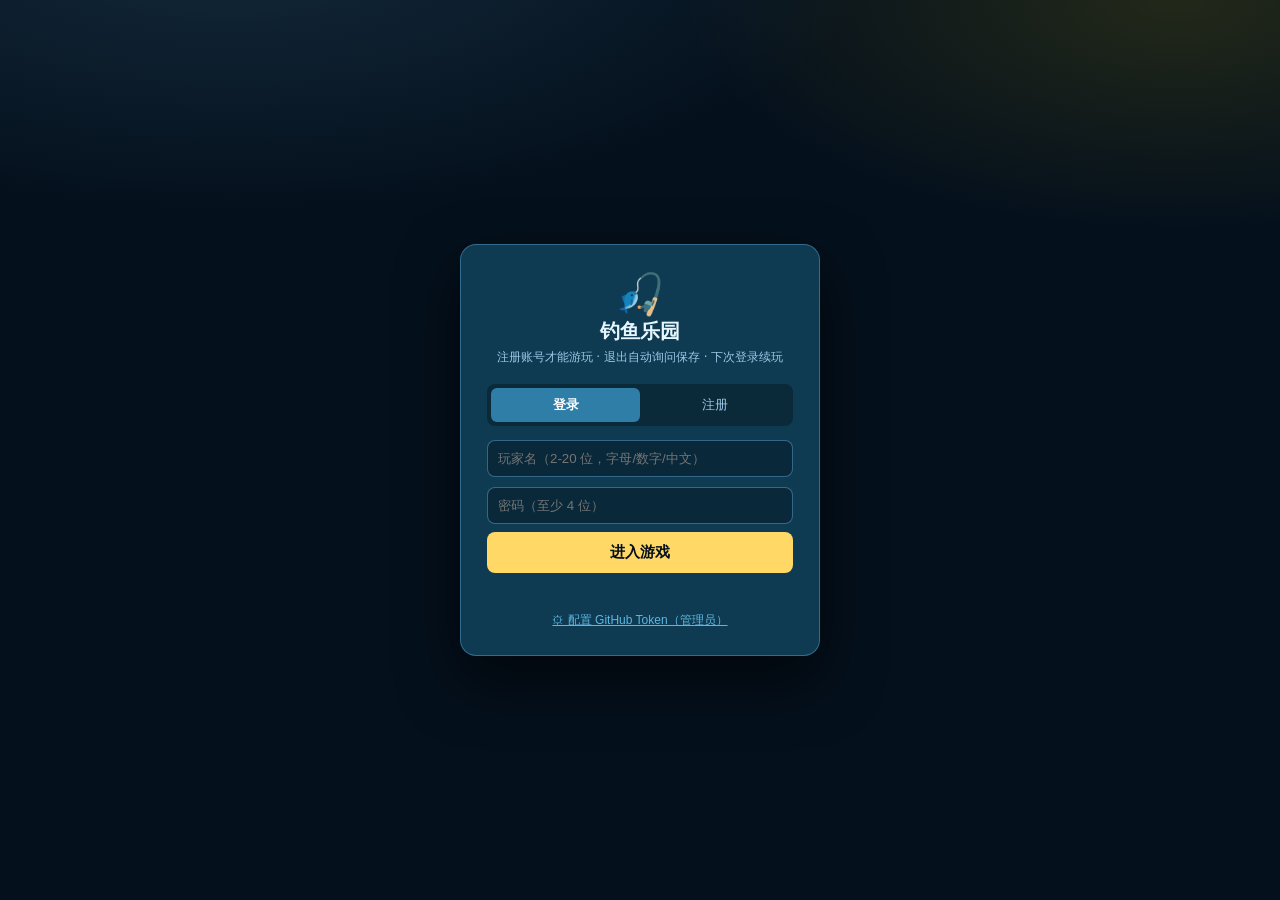
==== commit df896591: "Game1(钓鱼乐园)接入统一账号系统：注册才能玩+登录门禁+GitHub云存档(Game1Saves/)+排行榜(Game1Data/)" ====
--- a/game1/index.html
+++ b/game1/index.html
@@ -117,7 +117,7 @@
     <div id="settingsBox">
       <h2>⚙️ 游戏设置</h2>
       <div class="sub">配置玩家名与 GitHub Token，实现云端自动存档与排行榜</div>
-      <label>玩家名（用于存档文件夹 Game5Saves/&lt;玩家名&gt;）</label>
+      <label>玩家名（登录后自动使用，存档在 Game1Saves/）</label>
       <input id="inpUser" type="text" placeholder="例如 lh3778" autocomplete="off">
       <label>GitHub Token（需对该仓库有 Contents 读写权限）</label>
       <input id="inpToken" type="password" placeholder="ghp_xxxxxxxx" autocomplete="off">
@@ -130,7 +130,7 @@
         <button class="btn" onclick="refreshLB()">刷新排行榜</button>
       </div>
       <div id="setNote"></div>
-      <div class="tip">Token 仅保存在你浏览器本地（localStorage）。存档写入仓库 Game5Saves/玩家名/save.json，排行榜写入 Game1Data/leaderboard.json。</div>
+      <div class="tip">Token 仅保存在你浏览器本地（localStorage）。存档写入仓库 Game1Saves/玩家名.json，排行榜写入 Game1Data/leaderboard.json。</div>
       <div class="row"><button class="btn" onclick="closeSettings()">关闭</button></div>
     </div>
   </div>
@@ -138,6 +138,72 @@
   <div id="toast"></div>
 </div>
 
+<div id="g1-gate" style="position:fixed;inset:0;z-index:2147482900;display:flex;align-items:center;justify-content:center;background:radial-gradient(1100px 480px at 18% -8%,rgba(120,200,255,.14),transparent 60%),radial-gradient(900px 420px at 92% 0,rgba(255,215,0,.12),transparent 55%),#04101c;font-family:system-ui;">
+  <div style="width:min(360px,92vw);background:#0e3a52;border:1px solid rgba(120,200,255,.35);border-radius:16px;padding:26px;box-shadow:0 24px 60px rgba(0,0,0,.6);">
+    <div style="text-align:center;margin-bottom:18px;"><div style="font-size:40px;">🎣</div><div style="font-size:20px;font-weight:700;color:#e6f6ff;">钓鱼乐园</div><div style="color:#9cc9e6;font-size:12px;margin-top:4px;">注册账号才能游玩 · 退出自动询问保存 · 下次登录续玩</div></div>
+    <div style="display:flex;margin-bottom:14px;background:rgba(0,0,0,.3);border-radius:8px;padding:4px;">
+      <button id="g1-tab-login" style="flex:1;padding:8px;border:none;border-radius:6px;background:#2f7ea8;color:#fff;font-weight:600;cursor:pointer;">登录</button>
+      <button id="g1-tab-reg" style="flex:1;padding:8px;border:none;border-radius:6px;background:transparent;color:#9cc9e6;cursor:pointer;">注册</button>
+    </div>
+    <input id="g1-un" style="width:100%;box-sizing:border-box;padding:10px;border-radius:8px;border:1px solid rgba(120,200,255,.4);background:rgba(0,0,0,.3);color:#e6f6ff;margin-bottom:10px;" placeholder="玩家名（2-20 位，字母/数字/中文）">
+    <input id="g1-pw" type="password" style="width:100%;box-sizing:border-box;padding:10px;border-radius:8px;border:1px solid rgba(120,200,255,.4);background:rgba(0,0,0,.3);color:#e6f6ff;margin-bottom:8px;" placeholder="密码（至少 4 位）">
+    <button id="g1-go" style="width:100%;padding:11px;border:none;border-radius:8px;background:#ffd866;color:#04101c;font-weight:700;cursor:pointer;font-size:15px;">进入游戏</button>
+    <div id="g1-msg" style="margin-top:10px;color:#ff9d9d;font-size:12px;min-height:16px;text-align:center;"></div>
+    <div style="text-align:center;margin-top:10px;"><button id="g1-admin" style="background:none;border:none;color:#5fb6e0;font-size:12px;cursor:pointer;text-decoration:underline;">⚙ 配置 GitHub Token（管理员）</button></div>
+  </div>
+</div>
+<script>
+/* 登录门禁（Game1）自包含：不依赖游戏内部函数 */
+(function(){
+  var LS_USER='game1_user', LS_TOKEN='game1_token';
+  var API='https://api.github.com/repos/YunYu-ca/YunYu-ca.github.io';
+  var ACCT='Game1Accounts';
+  function ls(k){ try{ return localStorage.getItem(k)||''; }catch(e){ return ''; } }
+  function lsSet(k,v){ try{ localStorage.setItem(k,v); }catch(e){} }
+  function b64(s){ return btoa(unescape(encodeURIComponent(s))); }
+  function unb64(s){ return decodeURIComponent(escape(atob(s))); }
+  function sha(s){ return crypto.subtle.digest('SHA-256',new TextEncoder().encode(s)).then(function(b){ var a=new Uint8Array(b),h=''; for(var i=0;i<a.length;i++) h+=('0'+a[i].toString(16)).slice(-2); return h; }); }
+  function ghGet(path){ return fetch(API+'/contents/'+encodeURIComponent(path).replace(/%2F/g,'/'),{headers:{Authorization:'Bearer '+ls(LS_TOKEN),Accept:'application/vnd.github+json','User-Agent':'fishing'}}).then(function(r){ if(r.status===404) return null; if(!r.ok) throw new Error('HTTP '+r.status); return r.json(); }); }
+  function ghPut(path,obj,msg){ return ghGet(path).then(function(ex){ return fetch(API+'/contents/'+encodeURIComponent(path).replace(/%2F/g,'/'),{method:'PUT',headers:{Authorization:'Bearer '+ls(LS_TOKEN),'Content-Type':'application/json',Accept:'application/vnd.github+json','User-Agent':'fishing'},body:JSON.stringify({message:msg||'save',content:b64(JSON.stringify(obj)),...(ex&&ex.sha?{sha:ex.sha}:{})})}).then(function(r){ if(!r.ok) return r.text().then(function(t){ throw new Error('HTTP '+r.status+': '+t.slice(0,120)); }); }); }); }
+  function register(un,pw){ return sha(pw).then(function(ph){ var salt=Math.random().toString(36).slice(2)+Date.now().toString(36); return sha(ph+salt).then(function(h){ return ghGet(ACCT+'/'+un+'.json').then(function(ex){ if(ex) throw new Error('该玩家名已被注册'); return ghPut(ACCT+'/'+un+'.json',{username:un,salt:salt,hash:h,createdAt:new Date().toISOString()},'Game1 register '+un); }); }); }); }
+  function login(un,pw){ return ghGet(ACCT+'/'+un+'.json').then(function(ac){ if(!ac) throw new Error('账号不存在'); return sha(pw).then(function(ph){ return sha(ph+ac.salt).then(function(h){ if(h!==ac.hash) throw new Error('密码错误'); return true; }); }); }); }
+
+  if(ls(LS_USER)){ var g=document.getElementById('g1-gate'); if(g) g.remove(); return; }
+
+  var mode='login';
+  function setMode(m){
+    mode=m;
+    var lt=document.getElementById('g1-tab-login'), lr=document.getElementById('g1-tab-reg');
+    if(m==='login'){ lt.style.background='#2f7ea8';lt.style.color='#fff';lr.style.background='transparent';lr.style.color='#9cc9e6';document.getElementById('g1-pw').placeholder='密码'; }
+    else { lr.style.background='#2f7ea8';lr.style.color='#fff';lt.style.background='transparent';lt.style.color='#9cc9e6';document.getElementById('g1-pw').placeholder='设置密码（至少 4 位）'; }
+  }
+  document.getElementById('g1-tab-login').onclick=function(){ setMode('login'); };
+  document.getElementById('g1-tab-reg').onclick=function(){ setMode('register'); };
+  document.getElementById('g1-admin').onclick=function(){
+    if(document.getElementById('g1-tok-modal')) return;
+    var m=document.createElement('div');
+    m.id='g1-tok-modal';
+    m.style.cssText='position:fixed;top:14px;right:14px;z-index:2147483001;background:#0e3a52;color:#e6f6ff;border:1px solid rgba(120,200,255,.4);border-radius:12px;padding:14px;width:320px;font-family:system-ui;font-size:13px;box-shadow:0 10px 40px rgba(0,0,0,.6);';
+    m.innerHTML='<div style="margin-bottom:8px;font-weight:600;">GitHub 云存档 · 管理员设置</div><div style="color:#9cc9e6;margin-bottom:8px;">填入 GitHub Token（仅授权本仓库的 Fine-grained PAT，Contents 读+写）。Token 只在浏览器本地。</div><input id="g1-tok-inp" type="password" style="width:100%;box-sizing:border-box;padding:6px;border-radius:6px;border:1px solid rgba(120,200,255,.4);background:rgba(0,0,0,.3);color:#e6f6ff;margin-bottom:8px;"><div style="display:flex;gap:8px;"><button id="g1-tok-save" style="flex:1;padding:6px;border-radius:6px;border:none;background:#ffd866;color:#04101c;cursor:pointer;font-weight:600;">保存</button><button id="g1-tok-close" style="padding:6px 10px;border-radius:6px;border:1px solid rgba(120,200,255,.4);background:transparent;color:#9cc9e6;cursor:pointer;">关闭</button></div><div id="g1-tok-msg" style="margin-top:8px;color:#7fe0a0;min-height:14px;"></div>';
+    document.body.appendChild(m);
+    document.getElementById('g1-tok-inp').value=ls(LS_TOKEN);
+    document.getElementById('g1-tok-save').onclick=function(){ var t=document.getElementById('g1-tok-inp').value.trim(); lsSet(LS_TOKEN,t); document.getElementById('g1-tok-msg').textContent=t?'已保存（仅本浏览器）':'已清空 Token'; };
+    document.getElementById('g1-tok-close').onclick=function(){ m.remove(); };
+  };
+  function go(){
+    var un=document.getElementById('g1-un').value.trim(), pw=document.getElementById('g1-pw').value;
+    var msg=document.getElementById('g1-msg'); msg.style.color='#ff9d9d'; msg.textContent='';
+    if(!un||!pw){ msg.textContent='请填写玩家名和密码'; return; }
+    if(!ls(LS_TOKEN)){ msg.textContent='管理员尚未配置 GitHub Token（点⚙）'; return; }
+    msg.style.color='#7fe0a0'; msg.textContent='正在连接云端…';
+    var p = (mode==='register') ? register(un,pw) : login(un,pw);
+    p.then(function(){ lsSet(LS_USER,un); msg.textContent='成功，即将进入…'; setTimeout(function(){ location.reload(); },500); })
+     .catch(function(e){ msg.style.color='#ff9d9d'; msg.textContent=e&&e.message?e.message:'操作失败'; });
+  }
+  document.getElementById('g1-go').onclick=go;
+  document.getElementById('g1-pw').addEventListener('keydown',function(e){ if(e.key==='Enter') go(); });
+})();
+</script>
 <script>
 (function(){
 "use strict";
@@ -153,7 +219,7 @@
 /* ================= 配置与存档 ================= */
 var LS_USER='game1_user', LS_TOKEN='game1_token';
 var API_BASE='https://api.github.com/repos/YunYu-ca/YunYu-ca.github.io';
-var SAVE_PATH='Game5Saves';          // 与 Game5 共用存档文件夹
+var SAVE_PATH='Game1Saves';           // Game1 独立存档文件夹
 var LB_PATH='Game1Data/leaderboard.json';
 
 var cfg={user:'',token:''};
@@ -197,7 +263,7 @@
 
 function packSave(){ return { username:cfg.user, savedAt:new Date().toISOString(), bestScore:P.best, totalScore:P.score, coins:P.coins, totalCatches:P.catches, rareFish:P.rareFish }; }
 
-/* 保存当前玩家存档到 Game5Saves/玩家名/save.json */
+/* 保存当前玩家存档到 Game1Saves/玩家名.json */
 function pushSave(){
   if(!cfg.user||!cfg.token){ return Promise.reject(new Error('未配置玩家名或 Token')); }
   var path=SAVE_PATH+'/'+encodeURIComponent(cfg.user)+'/save.json';
@@ -210,7 +276,7 @@
 function saveNow(){
   if(!cfg.user||!cfg.token){ note('请先配置玩家名与 Token'); return; }
   note('正在保存…');
-  pushSave().then(function(){ note('✅ 已保存到 Game5Saves/'+cfg.user+'/save.json'); toast('存档已保存'); })
+  pushSave().then(function(){ note('✅ 已保存到 Game1Saves/'+cfg.user+'.json'); toast('存档已保存'); })
     .catch(function(e){ note('保存失败：'+e.message); toast('保存失败：'+e.message); });
 }
 function loadCloud(){
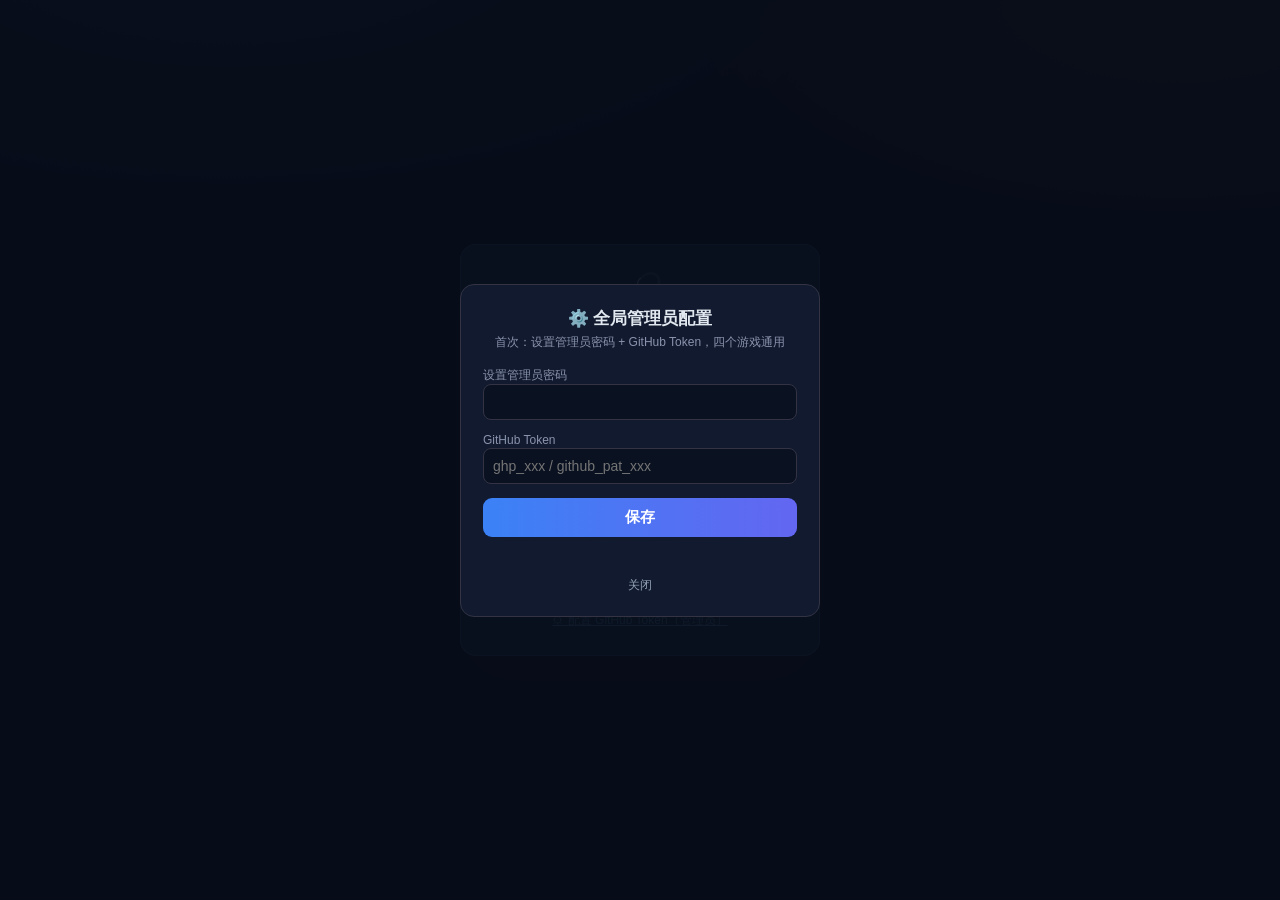
==== commit 4d6542f1: "Game1/3/4 全局管理员配置：token 配一次四游戏共用(gamehub_token)，首次自动弹出设置管理员密码+token，修改需密码验证，⚙按钮改开全局配置" ====
--- a/game1/index.html
+++ b/game1/index.html
@@ -163,8 +163,8 @@
   function b64(s){ return btoa(unescape(encodeURIComponent(s))); }
   function unb64(s){ return decodeURIComponent(escape(atob(s))); }
   function sha(s){ return crypto.subtle.digest('SHA-256',new TextEncoder().encode(s)).then(function(b){ var a=new Uint8Array(b),h=''; for(var i=0;i<a.length;i++) h+=('0'+a[i].toString(16)).slice(-2); return h; }); }
-  function ghGet(path){ return fetch(API+'/contents/'+encodeURIComponent(path).replace(/%2F/g,'/'),{headers:{Authorization:'Bearer '+ls(LS_TOKEN),Accept:'application/vnd.github+json','User-Agent':'fishing'}}).then(function(r){ if(r.status===404) return null; if(!r.ok) throw new Error('HTTP '+r.status); return r.json(); }); }
-  function ghPut(path,obj,msg){ return ghGet(path).then(function(ex){ return fetch(API+'/contents/'+encodeURIComponent(path).replace(/%2F/g,'/'),{method:'PUT',headers:{Authorization:'Bearer '+ls(LS_TOKEN),'Content-Type':'application/json',Accept:'application/vnd.github+json','User-Agent':'fishing'},body:JSON.stringify({message:msg||'save',content:b64(JSON.stringify(obj)),...(ex&&ex.sha?{sha:ex.sha}:{})})}).then(function(r){ if(!r.ok) return r.text().then(function(t){ throw new Error('HTTP '+r.status+': '+t.slice(0,120)); }); }); }); }
+  function ghGet(path){ return fetch(API+'/contents/'+encodeURIComponent(path).replace(/%2F/g,'/'),{headers:{Authorization:'Bearer '+(ls('gamehub_token')||ls(LS_TOKEN)),Accept:'application/vnd.github+json','User-Agent':'fishing'}}).then(function(r){ if(r.status===404) return null; if(!r.ok) throw new Error('HTTP '+r.status); return r.json(); }); }
+  function ghPut(path,obj,msg){ return ghGet(path).then(function(ex){ return fetch(API+'/contents/'+encodeURIComponent(path).replace(/%2F/g,'/'),{method:'PUT',headers:{Authorization:'Bearer '+(ls('gamehub_token')||ls(LS_TOKEN)),'Content-Type':'application/json',Accept:'application/vnd.github+json','User-Agent':'fishing'},body:JSON.stringify({message:msg||'save',content:b64(JSON.stringify(obj)),...(ex&&ex.sha?{sha:ex.sha}:{})})}).then(function(r){ if(!r.ok) return r.text().then(function(t){ throw new Error('HTTP '+r.status+': '+t.slice(0,120)); }); }); }); }
   function register(un,pw){ return sha(pw).then(function(ph){ var salt=Math.random().toString(36).slice(2)+Date.now().toString(36); return sha(ph+salt).then(function(h){ return ghGet(ACCT+'/'+un+'.json').then(function(ex){ if(ex) throw new Error('该玩家名已被注册'); return ghPut(ACCT+'/'+un+'.json',{username:un,salt:salt,hash:h,createdAt:new Date().toISOString()},'Game1 register '+un); }); }); }); }
   function login(un,pw){ return ghGet(ACCT+'/'+un+'.json').then(function(ac){ if(!ac) throw new Error('账号不存在'); return sha(pw).then(function(ph){ return sha(ph+ac.salt).then(function(h){ if(h!==ac.hash) throw new Error('密码错误'); return true; }); }); }); }
 
@@ -179,7 +179,7 @@
   }
   document.getElementById('g1-tab-login').onclick=function(){ setMode('login'); };
   document.getElementById('g1-tab-reg').onclick=function(){ setMode('register'); };
-  document.getElementById('g1-admin').onclick=function(){
+  document.getElementById('g1-admin').onclick=function(){ if(window.__HubAdmin){ window.__HubAdmin.open(); return; } if(window.__HubAdmin){ window.__HubAdmin.open(); return; }
     if(document.getElementById('g1-tok-modal')) return;
     var m=document.createElement('div');
     m.id='g1-tok-modal';
@@ -194,7 +194,7 @@
     var un=document.getElementById('g1-un').value.trim(), pw=document.getElementById('g1-pw').value;
     var msg=document.getElementById('g1-msg'); msg.style.color='#ff9d9d'; msg.textContent='';
     if(!un||!pw){ msg.textContent='请填写玩家名和密码'; return; }
-    if(!ls(LS_TOKEN)){ msg.textContent='管理员尚未配置 GitHub Token（点⚙）'; return; }
+    if(!(ls('gamehub_token')||ls(LS_TOKEN))){ msg.textContent='管理员尚未配置 GitHub Token（点⚙）'; return; }
     msg.style.color='#7fe0a0'; msg.textContent='正在连接云端…';
     var p = (mode==='register') ? register(un,pw) : login(un,pw);
     p.then(function(){ lsSet(LS_USER,un); msg.textContent='成功，即将进入…'; setTimeout(function(){ location.reload(); },500); })
@@ -223,7 +223,7 @@
 var LB_PATH='Game1Data/leaderboard.json';
 
 var cfg={user:'',token:''};
-try{ cfg.user=localStorage.getItem(LS_USER)||''; cfg.token=localStorage.getItem(LS_TOKEN)||''; }catch(e){}
+try{ cfg.user=localStorage.getItem(LS_USER)||''; cfg.token=localStorage.getItem('gamehub_token')||localStorage.getItem(LS_TOKEN)||''; }catch(e){}
 
 /* 玩家数据 */
 var P={ coins:0, score:0, best:0, catches:0, rareFish:0 };
@@ -698,5 +698,71 @@
 setTimeout(function(){ promptEl.classList.remove('show'); subEl.classList.remove('show'); },2600);
 })();
 </script>
-</body>
+
+<script id="hub-admin-script">
+/* ===== 全局管理员配置（同域各游戏共享：配一次 token，修改需管理员密码）===== */
+(function(){
+  if(window.__HubAdmin) return;
+  var TK='gamehub_token', SALT='gamehub_admin_salt', HASH='gamehub_admin_hash';
+  function sha256(s){ return crypto.subtle.digest('SHA-256',new TextEncoder().encode(s)).then(function(b){ return Array.from(new Uint8Array(b)).map(function(x){ return x.toString(16).padStart(2,'0'); }).join(''); }); }
+  function rnd(){ var a=new Uint8Array(16); crypto.getRandomValues(a); return Array.from(a).map(function(x){ return x.toString(16).padStart(2,'0'); }).join(''); }
+  function ls(k){ try{ return localStorage.getItem(k)||''; }catch(e){ return ''; } }
+  function lsSet(k,v){ try{ localStorage.setItem(k,v); }catch(e){} }
+  function getToken(){ return ls(TK); }
+  function isSet(){ return !!ls(HASH); }
+  async function setup(pw, tok){
+    if(!pw||String(pw).length<4) throw new Error('管理员密码至少4位');
+    if(!tok||!String(tok).trim()) throw new Error('请输入 GitHub Token');
+    var salt=rnd(); lsSet(SALT,salt); lsSet(HASH,await sha256(salt+':'+pw)); lsSet(TK,String(tok).trim());
+    return {ok:true,message:'全局配置已保存，各游戏通用'};
+  }
+  async function modify(pw, newTok, newPw){
+    if(!isSet()) throw new Error('尚未配置，请先完成首次配置');
+    if(await sha256(ls(SALT)+':'+pw)!==ls(HASH)) throw new Error('管理员密码错误');
+    if(newTok&&String(newTok).trim()) lsSet(TK,String(newTok).trim());
+    if(newPw){ if(String(newPw).length<4) throw new Error('新密码至少4位'); var ns=rnd(); lsSet(SALT,ns); lsSet(HASH,await sha256(ns+':'+newPw)); }
+    return {ok:true,message:'配置已更新'};
+  }
+  function open(){
+    if(document.getElementById('hub-admin')) return;
+    var first=!isSet();
+    var d=document.createElement('div'); d.id='hub-admin';
+    d.style.cssText='position:fixed;inset:0;z-index:2147482999;background:rgba(8,12,26,.92);display:flex;align-items:center;justify-content:center;font-family:-apple-system,"Microsoft YaHei",sans-serif;color:#e2e8f0;';
+    d.innerHTML='<div style="width:360px;background:#111a2e;border:1px solid #334;border-radius:14px;padding:22px;box-sizing:border-box;">'
+      +'<h3 style="margin:0 0 4px;font-size:17px;text-align:center;">⚙️ 全局管理员配置</h3>'
+      +'<p style="margin:0 0 14px;font-size:12px;color:#8a93ad;text-align:center;">'+(first?'首次：设置管理员密码 + GitHub Token，四个游戏通用':'修改需输入管理员密码验证')+'</p>'
+      +'<label style="font-size:12px;color:#8a93ad;">'+(first?'设置管理员密码':'管理员密码（验证身份）')+'</label>'
+      +'<input id="hub-pw" type="password" style="width:100%;box-sizing:border-box;padding:9px;border-radius:8px;border:1px solid #334;background:#0a1120;color:#eef;font-size:14px;margin-bottom:10px;">'
+      +'<div id="hub-newpw-wrap" style="display:none;"><label style="font-size:12px;color:#8a93ad;">新密码（可选，留空不修改）</label>'
+      +'<input id="hub-newpw" type="password" style="width:100%;box-sizing:border-box;padding:9px;border-radius:8px;border:1px solid #334;background:#0a1120;color:#eef;font-size:14px;margin-bottom:10px;"></div>'
+      +'<label style="font-size:12px;color:#8a93ad;">GitHub Token</label>'
+      +'<input id="hub-tk" type="password" style="width:100%;box-sizing:border-box;padding:9px;border-radius:8px;border:1px solid #334;background:#0a1120;color:#eef;font-size:14px;margin-bottom:14px;" placeholder="ghp_xxx / github_pat_xxx">'
+      +'<button id="hub-save" style="width:100%;padding:10px;border-radius:9px;border:none;background:linear-gradient(90deg,#3b82f6,#6366f1);color:#fff;font-size:15px;font-weight:700;cursor:pointer;">保存</button>'
+      +'<div id="hub-msg" style="margin-top:10px;font-size:13px;min-height:18px;text-align:center;"></div>'
+      +'<div style="margin-top:10px;text-align:center;"><button id="hub-close" style="background:none;border:none;color:#94a3b8;font-size:12px;cursor:pointer;">关闭</button></div>'
+      +'</div>';
+    document.body.appendChild(d);
+    if(!first) document.getElementById('hub-newpw-wrap').style.display='block';
+    var msg=d.querySelector('#hub-msg');
+    function show(m,c){ msg.textContent=m; msg.style.color=c||'#f87171'; }
+    d.querySelector('#hub-close').onclick=function(){ d.remove(); };
+    d.querySelector('#hub-save').onclick=async function(){
+      var pw=d.querySelector('#hub-pw').value;
+      var tk=d.querySelector('#hub-tk').value;
+      var npw=d.querySelector('#hub-newpw').value;
+      try{ var r=first?await setup(pw,tk):await modify(pw,tk,npw); show(r.message,'#4ade80'); if(r.ok) setTimeout(function(){ d.remove(); },1200); }
+      catch(e){ show(e.message||'失败','#f87171'); }
+    };
+  }
+  window.__HubAdmin={ getToken:getToken, isSet:isSet, setup:setup, modify:modify, open:open };
+})();
+</script>
+<script id="hub-autoopen">
+(function(){
+  function ls(k){ try{return localStorage.getItem(k)||"";}catch(e){return "";} }
+  var legacy="game1_token";
+  function run(){ if(window.__HubAdmin && !window.__HubAdmin.getToken() && !window.__HubAdmin.isSet()){ var hasLegacy=false; legacy.split(",").forEach(function(k){ if(ls(k)) hasLegacy=true; }); if(!hasLegacy) window.__HubAdmin.open(); } }
+  if(document.readyState==="complete"){ setTimeout(run,400); } else { window.addEventListener("load",function(){ setTimeout(run,400); }); }
+})();
+</script></body>
 </html>
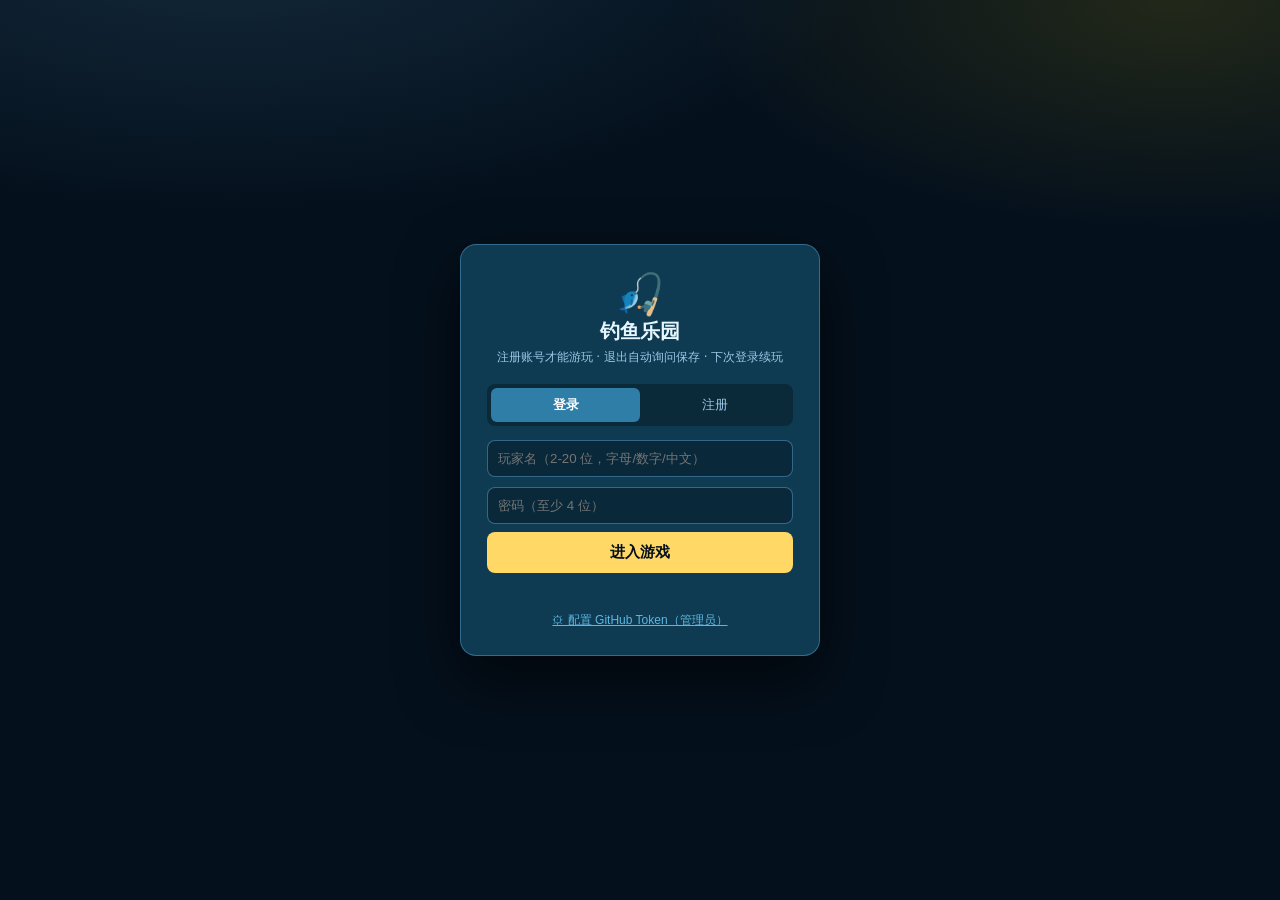
==== commit 209ba0f1: "Game1/3/4 跨设备云配置：token加密存仓库GameHub/config.json(AES-GCM+PBKDF2管理员密码)，任一设备配置一次全同步，新设备输入管理员密码解锁，修改需密码验证" ====
--- a/game1/index.html
+++ b/game1/index.html
@@ -699,70 +699,189 @@
 })();
 </script>
 
-<script id="hub-admin-script">
-/* ===== 全局管理员配置（同域各游戏共享：配一次 token，修改需管理员密码）===== */
+
+
+
+<script id="cloud-hub">
+/* ===== 跨设备云配置（__HubAdmin）：token 加密存仓库 GameHub/config.json，任一设备配置一次全同步 =====
+ * 存储：localStorage.gamehub_token = 本机解密后的 token（缓存）；未缓存则从仓库拉取 config.json 解锁。
+ * config.json: { v:1, adminSalt, adminHash, salt, iv, data }  data=AES-GCM(tokenJson)，key=PBKDF2(管理员密码,salt)
+ */
 (function(){
   if(window.__HubAdmin) return;
-  var TK='gamehub_token', SALT='gamehub_admin_salt', HASH='gamehub_admin_hash';
-  function sha256(s){ return crypto.subtle.digest('SHA-256',new TextEncoder().encode(s)).then(function(b){ return Array.from(new Uint8Array(b)).map(function(x){ return x.toString(16).padStart(2,'0'); }).join(''); }); }
-  function rnd(){ var a=new Uint8Array(16); crypto.getRandomValues(a); return Array.from(a).map(function(x){ return x.toString(16).padStart(2,'0'); }).join(''); }
+  var CFG_PATH = 'GameHub/config.json';
+  var RAW = 'https://raw.githubusercontent.com/YunYu-ca/YunYu-ca.github.io/main/';
+  var API = 'https://api.github.com/repos/YunYu-ca/YunYu-ca.github.io/contents/';
+  var OWNER='YunYu-ca', REPO='YunYu-ca.github.io';
+  var TK='gamehub_token';
+
   function ls(k){ try{ return localStorage.getItem(k)||''; }catch(e){ return ''; } }
   function lsSet(k,v){ try{ localStorage.setItem(k,v); }catch(e){} }
+  function sha256hex(s){ return crypto.subtle.digest('SHA-256',new TextEncoder().encode(s)).then(function(b){ return bytesToHex(new Uint8Array(b)); }); }
+  function rndHex(n){ var a=new Uint8Array(n); crypto.getRandomValues(a); return bytesToHex(a); }
+  function bytesToHex(a){ return Array.prototype.map.call(a,function(x){ return x.toString(16).padStart(2,'0'); }).join(''); }
+  function hexToBytes(h){ var a=new Uint8Array(h.length/2); for(var i=0;i<a.length;i++) a[i]=parseInt(h.substr(i*2,2),16); return a; }
+  function b64ToBytes(s){ var bin=atob(s), a=new Uint8Array(bin.length); for(var i=0;i<bin.length;i++) a[i]=bin.charCodeAt(i); return a; }
+  function bytesToB64(a){ var s=''; for(var i=0;i<a.length;i++) s+=String.fromCharCode(a[i]); return btoa(s); }
+
+  function deriveKey(password, saltHex){
+    return crypto.subtle.importKey('raw', new TextEncoder().encode(password), 'PBKDF2', false, ['deriveKey']).then(function(km){
+      return crypto.subtle.deriveKey({name:'PBKDF2', salt:hexToBytes(saltHex), iterations:150000, hash:'SHA-256'}, km, {name:'AES-GCM', length:256}, false, ['encrypt','decrypt']);
+    });
+  }
+  async function enc(password, saltHex, dataStr){
+    var key=await deriveKey(password,saltHex), iv=crypto.getRandomValues(new Uint8Array(12));
+    var ct=await crypto.subtle.encrypt({name:'AES-GCM',iv:iv}, key, new TextEncoder().encode(dataStr));
+    return {iv:bytesToHex(iv), data:bytesToB64(new Uint8Array(ct))};
+  }
+  async function dec(password, saltHex, ivHex, dataB64){
+    var key=await deriveKey(password,saltHex);
+    var pt=await crypto.subtle.decrypt({name:'AES-GCM',iv:hexToBytes(ivHex)}, key, b64ToBytes(dataB64));
+    return new TextDecoder().decode(pt);
+  }
+
   function getToken(){ return ls(TK); }
-  function isSet(){ return !!ls(HASH); }
+  function isSet(){ return !!ls(TK); } // 本机已解锁 或 已有配置
+
+  /* 拉取仓库 config.json（无 token，public raw）；返回对象或 null(不存在) */
+  /* 拉取仓库 config.json（走 api.github.com，公开仓库无需 token 且允许跨域）；返回对象或 null(不存在) */
+  function fetchCfg(){
+    return fetch(API + encodeURIComponent(CFG_PATH).replace(/%2F/g,'/'), {headers:{'User-Agent':'gamehub','Accept':'application/vnd.github+json'}}).then(function(r){
+      if(r.status===404) return null;
+      if(!r.ok) throw new Error('拉取配置失败 HTTP '+r.status);
+      return r.json().then(function(j){
+        var txt = (j && j.encoding==='base64' && j.content) ? atob(j.content) : JSON.stringify(j);
+        return JSON.parse(txt);
+      });
+    });
+  }
+  /* 写 config.json 到仓库（用传入的 token）；需 sha 更新 */
+  function writeCfg(cfg, token, msg){
+    return fetch(API + encodeURIComponent(CFG_PATH).replace(/%2F/g,'/')).then(function(r){
+      return r.ok ? r.json() : null;
+    }).then(function(ex){
+      var body={message:msg||'update cloud config', content:b64(JSON.stringify(cfg))};
+      if(ex && ex.sha) body.sha=ex.sha;
+      return fetch(API + encodeURIComponent(CFG_PATH).replace(/%2F/g,'/'),{method:'PUT',headers:{Authorization:'Bearer '+token,'Content-Type':'application/json','User-Agent':'gamehub','Accept':'application/vnd.github+json'},body:JSON.stringify(body)});
+    }).then(function(r){ if(!r.ok) return r.text().then(function(t){ throw new Error('写入配置失败 HTTP '+r.status+': '+t.slice(0,120)); }); return true; });
+  }
+  function b64(s){ var b=unescape(encodeURIComponent(s)); var out=''; for(var i=0;i<b.length;i++) out+=String.fromCharCode(b.charCodeAt(i)); return btoa(out); }
+
+  /* 首次配置：设管理员密码+token，加密写仓库 */
   async function setup(pw, tok){
     if(!pw||String(pw).length<4) throw new Error('管理员密码至少4位');
     if(!tok||!String(tok).trim()) throw new Error('请输入 GitHub Token');
-    var salt=rnd(); lsSet(SALT,salt); lsSet(HASH,await sha256(salt+':'+pw)); lsSet(TK,String(tok).trim());
-    return {ok:true,message:'全局配置已保存，各游戏通用'};
-  }
+    var salt=rndHex(16), adminHash=await sha256hex(salt+':'+pw);
+    var encr=await enc(pw, salt, JSON.stringify({token:String(tok).trim()}));
+    var cfg={v:1, adminSalt:salt, adminHash:adminHash, salt:salt, iv:encr.iv, data:encr.data};
+    await writeCfg(cfg, String(tok).trim(), 'init cloud config');
+    lsSet(TK,String(tok).trim());
+    return {ok:true, message:'已加密写入仓库，所有设备自动同步'};
+  }
+
+  /* 解锁（config 已存在，本机未缓存 token）：验证密码并解密 */
+  async function unlock(pw){
+    var cfg=await fetchCfg();
+    if(!cfg) throw new Error('仓库无配置，请先完成首次配置');
+    if(await sha256hex(cfg.adminSalt+':'+pw)!==cfg.adminHash) throw new Error('管理员密码错误');
+    var plain=await dec(pw, cfg.salt, cfg.iv, cfg.data);
+    var obj=JSON.parse(plain), tok=obj.token||'';
+    if(!tok) throw new Error('配置中无有效 token');
+    lsSet(TK, tok);
+    return {ok:true, token:tok, message:'解锁成功，云存档已启用'};
+  }
+
+  /* 修改：输入旧密码，可改 token/密码，写回仓库（用解密出的当前 token 写） */
   async function modify(pw, newTok, newPw){
-    if(!isSet()) throw new Error('尚未配置，请先完成首次配置');
-    if(await sha256(ls(SALT)+':'+pw)!==ls(HASH)) throw new Error('管理员密码错误');
-    if(newTok&&String(newTok).trim()) lsSet(TK,String(newTok).trim());
-    if(newPw){ if(String(newPw).length<4) throw new Error('新密码至少4位'); var ns=rnd(); lsSet(SALT,ns); lsSet(HASH,await sha256(ns+':'+newPw)); }
-    return {ok:true,message:'配置已更新'};
-  }
-  function open(){
-    if(document.getElementById('hub-admin')) return;
-    var first=!isSet();
+    var cfg=await fetchCfg();
+    if(!cfg) throw new Error('仓库无配置，请先完成首次配置');
+    if(await sha256hex(cfg.adminSalt+':'+pw)!==cfg.adminHash) throw new Error('管理员密码错误');
+    var plain=await dec(pw, cfg.salt, cfg.iv, cfg.data);
+    var obj=JSON.parse(plain), curTok=obj.token||'';
+    if(!curTok) throw new Error('配置中无有效 token');
+    if(newTok && String(newTok).trim()) obj.token=String(newTok).trim();
+    var useTok=obj.token;
+    var newSalt=cfg.salt, newHash=cfg.adminHash, encrSalt=cfg.salt, encrIv=cfg.iv, encrData=cfg.data;
+    if(newPw && String(newPw).length>=4){
+      newSalt=rndHex(16); newHash=await sha256hex(newSalt+':'+newPw); encrSalt=newSalt;
+      var e=await enc(newPw, newSalt, JSON.stringify(obj)); encrIv=e.iv; encrData=e.data;
+    } else {
+      var e2=await enc(pw, cfg.salt, JSON.stringify(obj)); encrIv=e2.iv; encrData=e2.data;
+    }
+    var newCfg={v:1, adminSalt:newSalt, adminHash:newHash, salt:encrSalt, iv:encrIv, data:encrData};
+    await writeCfg(newCfg, useTok, 'update cloud config');
+    lsSet(TK, useTok);
+    return {ok:true, message:'已更新并同步到所有设备'};
+  }
+
+  /* ---- UI ---- */
+  function open(opts){
+    opts=opts||{}; if(document.getElementById('hub-admin')) return;
+    var mode = opts.mode || 'auto';
     var d=document.createElement('div'); d.id='hub-admin';
-    d.style.cssText='position:fixed;inset:0;z-index:2147482999;background:rgba(8,12,26,.92);display:flex;align-items:center;justify-content:center;font-family:-apple-system,"Microsoft YaHei",sans-serif;color:#e2e8f0;';
-    d.innerHTML='<div style="width:360px;background:#111a2e;border:1px solid #334;border-radius:14px;padding:22px;box-sizing:border-box;">'
-      +'<h3 style="margin:0 0 4px;font-size:17px;text-align:center;">⚙️ 全局管理员配置</h3>'
-      +'<p style="margin:0 0 14px;font-size:12px;color:#8a93ad;text-align:center;">'+(first?'首次：设置管理员密码 + GitHub Token，四个游戏通用':'修改需输入管理员密码验证')+'</p>'
-      +'<label style="font-size:12px;color:#8a93ad;">'+(first?'设置管理员密码':'管理员密码（验证身份）')+'</label>'
+    d.style.cssText='position:fixed;inset:0;z-index:2147482999;background:rgba(8,12,26,.94);display:flex;align-items:center;justify-content:center;font-family:-apple-system,"Microsoft YaHei",sans-serif;color:#e2e8f0;';
+    d.innerHTML='<div style="width:370px;background:#111a2e;border:1px solid #334;border-radius:14px;padding:22px;box-sizing:border-box;">'
+      +'<h3 id="hub-title" style="margin:0 0 4px;font-size:17px;text-align:center;">⚙️ 云存档配置（跨设备同步）</h3>'
+      +'<p id="hub-sub" style="margin:0 0 14px;font-size:12px;color:#8a93ad;text-align:center;line-height:1.5;">正在连接仓库…</p>'
+      +'<div id="hub-form">'
+      +'<label style="font-size:12px;color:#8a93ad;">管理员密码</label>'
       +'<input id="hub-pw" type="password" style="width:100%;box-sizing:border-box;padding:9px;border-radius:8px;border:1px solid #334;background:#0a1120;color:#eef;font-size:14px;margin-bottom:10px;">'
-      +'<div id="hub-newpw-wrap" style="display:none;"><label style="font-size:12px;color:#8a93ad;">新密码（可选，留空不修改）</label>'
-      +'<input id="hub-newpw" type="password" style="width:100%;box-sizing:border-box;padding:9px;border-radius:8px;border:1px solid #334;background:#0a1120;color:#eef;font-size:14px;margin-bottom:10px;"></div>'
-      +'<label style="font-size:12px;color:#8a93ad;">GitHub Token</label>'
-      +'<input id="hub-tk" type="password" style="width:100%;box-sizing:border-box;padding:9px;border-radius:8px;border:1px solid #334;background:#0a1120;color:#eef;font-size:14px;margin-bottom:14px;" placeholder="ghp_xxx / github_pat_xxx">'
-      +'<button id="hub-save" style="width:100%;padding:10px;border-radius:9px;border:none;background:linear-gradient(90deg,#3b82f6,#6366f1);color:#fff;font-size:15px;font-weight:700;cursor:pointer;">保存</button>'
+      +'<div id="hub-newpw-wrap" style="display:none;"><label style="font-size:12px;color:#8a93ad;">新密码（可选，留空不修改）</label><input id="hub-newpw" type="password" style="width:100%;box-sizing:border-box;padding:9px;border-radius:8px;border:1px solid #334;background:#0a1120;color:#eef;font-size:14px;margin-bottom:10px;"></div>'
+      +'<div id="hub-tok-wrap" style="display:none;"><label style="font-size:12px;color:#8a93ad;">GitHub Token（新）</label><input id="hub-tk" type="password" style="width:100%;box-sizing:border-box;padding:9px;border-radius:8px;border:1px solid #334;background:#0a1120;color:#eef;font-size:14px;margin-bottom:14px;" placeholder="ghp_xxx / github_pat_xxx"></div>'
+      +'</div>'
+      +'<button id="hub-save" style="width:100%;padding:10px;border-radius:9px;border:none;background:linear-gradient(90deg,#3b82f6,#6366f1);color:#fff;font-size:15px;font-weight:700;cursor:pointer;">确定</button>'
       +'<div id="hub-msg" style="margin-top:10px;font-size:13px;min-height:18px;text-align:center;"></div>'
       +'<div style="margin-top:10px;text-align:center;"><button id="hub-close" style="background:none;border:none;color:#94a3b8;font-size:12px;cursor:pointer;">关闭</button></div>'
       +'</div>';
     document.body.appendChild(d);
-    if(!first) document.getElementById('hub-newpw-wrap').style.display='block';
-    var msg=d.querySelector('#hub-msg');
+    var title=d.querySelector('#hub-title'), sub=d.querySelector('#hub-sub'), msg=d.querySelector('#hub-msg');
+    var pw=d.querySelector('#hub-pw'), tk=d.querySelector('#hub-tk'), npw=d.querySelector('#hub-newpw');
+    var tokWrap=d.querySelector('#hub-tok-wrap'), newpwWrap=d.querySelector('#hub-newpw-wrap');
     function show(m,c){ msg.textContent=m; msg.style.color=c||'#f87171'; }
     d.querySelector('#hub-close').onclick=function(){ d.remove(); };
     d.querySelector('#hub-save').onclick=async function(){
-      var pw=d.querySelector('#hub-pw').value;
-      var tk=d.querySelector('#hub-tk').value;
-      var npw=d.querySelector('#hub-newpw').value;
-      try{ var r=first?await setup(pw,tk):await modify(pw,tk,npw); show(r.message,'#4ade80'); if(r.ok) setTimeout(function(){ d.remove(); },1200); }
-      catch(e){ show(e.message||'失败','#f87171'); }
+      try{
+        if(mode==='setup'){ show('正在写入仓库…','#e2e8f0'); var r=await setup(pw.value, tk.value); show(r.message,'#4ade80'); if(r.ok) setTimeout(function(){d.remove();},1200); }
+        else if(mode==='unlock'){ show('正在解密…','#e2e8f0'); var r2=await unlock(pw.value); show(r2.message,'#4ade80'); if(r2.ok) setTimeout(function(){d.remove();},1200); }
+        else if(mode==='modify'){ show('正在更新并同步…','#e2e8f0'); var r3=await modify(pw.value, tk.value, npw.value); show(r3.message,'#4ade80'); if(r3.ok) setTimeout(function(){d.remove();},1200); }
+      }catch(e){ show(e.message||'失败','#f87171'); }
     };
-  }
-  window.__HubAdmin={ getToken:getToken, isSet:isSet, setup:setup, modify:modify, open:open };
+    // 确定初始模式
+    fetchCfg().then(function(cfg){
+      if(cfg){
+        if(opts.forceModify){ mode='modify'; title.textContent='⚙️ 修改云配置（需管理员密码）'; sub.textContent='可修改 token 和/或管理员密码，改完同步所有设备'; tokWrap.style.display='block'; newpwWrap.style.display='block'; }
+        else if(ls(TK)){ // 本机已解锁 → 提供修改入口
+          mode='modify'; title.textContent='⚙️ 修改云配置（需管理员密码）'; sub.textContent='输入管理员密码可修改 token / 密码'; tokWrap.style.display='block'; newpwWrap.style.display='block';
+        } else { mode='unlock'; title.textContent='🔓 云存档解锁'; sub.textContent='配置已存在。输入管理员密码解锁（本机只需一次）'; }
+      } else {
+        mode='setup'; title.textContent='⚙️ 首次配置云存档'; sub.textContent='设置管理员密码 + GitHub Token，加密写入仓库，所有设备自动同步'; pw.placeholder='设置管理员密码（至少4位）'; tokWrap.style.display='block';
+      }
+      var sv=d.querySelector('#hub-save');
+      sv.onclick=null;
+      sv.onclick=async function(){
+        try{
+          if(mode==='setup'){ show('正在写入仓库…','#e2e8f0'); var r=await setup(pw.value, tk.value); show(r.message,'#4ade80'); if(r.ok) setTimeout(function(){d.remove();},1300); }
+          else if(mode==='unlock'){ show('正在解密…','#e2e8f0'); var r2=await unlock(pw.value); show(r2.message,'#4ade80'); if(r2.ok) setTimeout(function(){d.remove();},1300); }
+          else if(mode==='modify'){ show('正在更新并同步…','#e2e8f0'); var r3=await modify(pw.value, tk.value, npw.value); show(r3.message,'#4ade80'); if(r3.ok) setTimeout(function(){d.remove();},1300); }
+        }catch(e){ show(e.message||'失败','#f87171'); }
+      };
+    }).catch(function(e){ show(e.message||'连接仓库失败','#f87171'); });
+  }
+
+  /* 启动：本机无 token 则拉仓库配置决定 unlock/setup */
+  function ensure(){
+    if(ls(TK)) return;
+    fetchCfg().then(function(cfg){
+      if(cfg && !ls(TK)) open({forceModify:false}); // 有配置未解锁 → 解锁框
+      else if(!cfg) open({forceModify:false});      // 无配置 → 首次配置框
+    }).catch(function(){ /* 拉取失败不打扰，玩家仍可点 ⚙️ */ });
+  }
+
+  window.__HubAdmin={ getToken:getToken, isSet:isSet, open:open, ensure:ensure, unlock:unlock, setup:setup, modify:modify, fetchCfg:fetchCfg };
 })();
+
 </script>
-<script id="hub-autoopen">
-(function(){
-  function ls(k){ try{return localStorage.getItem(k)||"";}catch(e){return "";} }
-  var legacy="game1_token";
-  function run(){ if(window.__HubAdmin && !window.__HubAdmin.getToken() && !window.__HubAdmin.isSet()){ var hasLegacy=false; legacy.split(",").forEach(function(k){ if(ls(k)) hasLegacy=true; }); if(!hasLegacy) window.__HubAdmin.open(); } }
-  if(document.readyState==="complete"){ setTimeout(run,400); } else { window.addEventListener("load",function(){ setTimeout(run,400); }); }
-})();
+<script id="cloud-hub-run">
+(function(){ function run(){ if(window.__HubAdmin) window.__HubAdmin.ensure(); } if(document.readyState==="complete"){ setTimeout(run,300); } else { window.addEventListener("load",function(){ setTimeout(run,300); }); } })();
 </script></body>
 </html>
